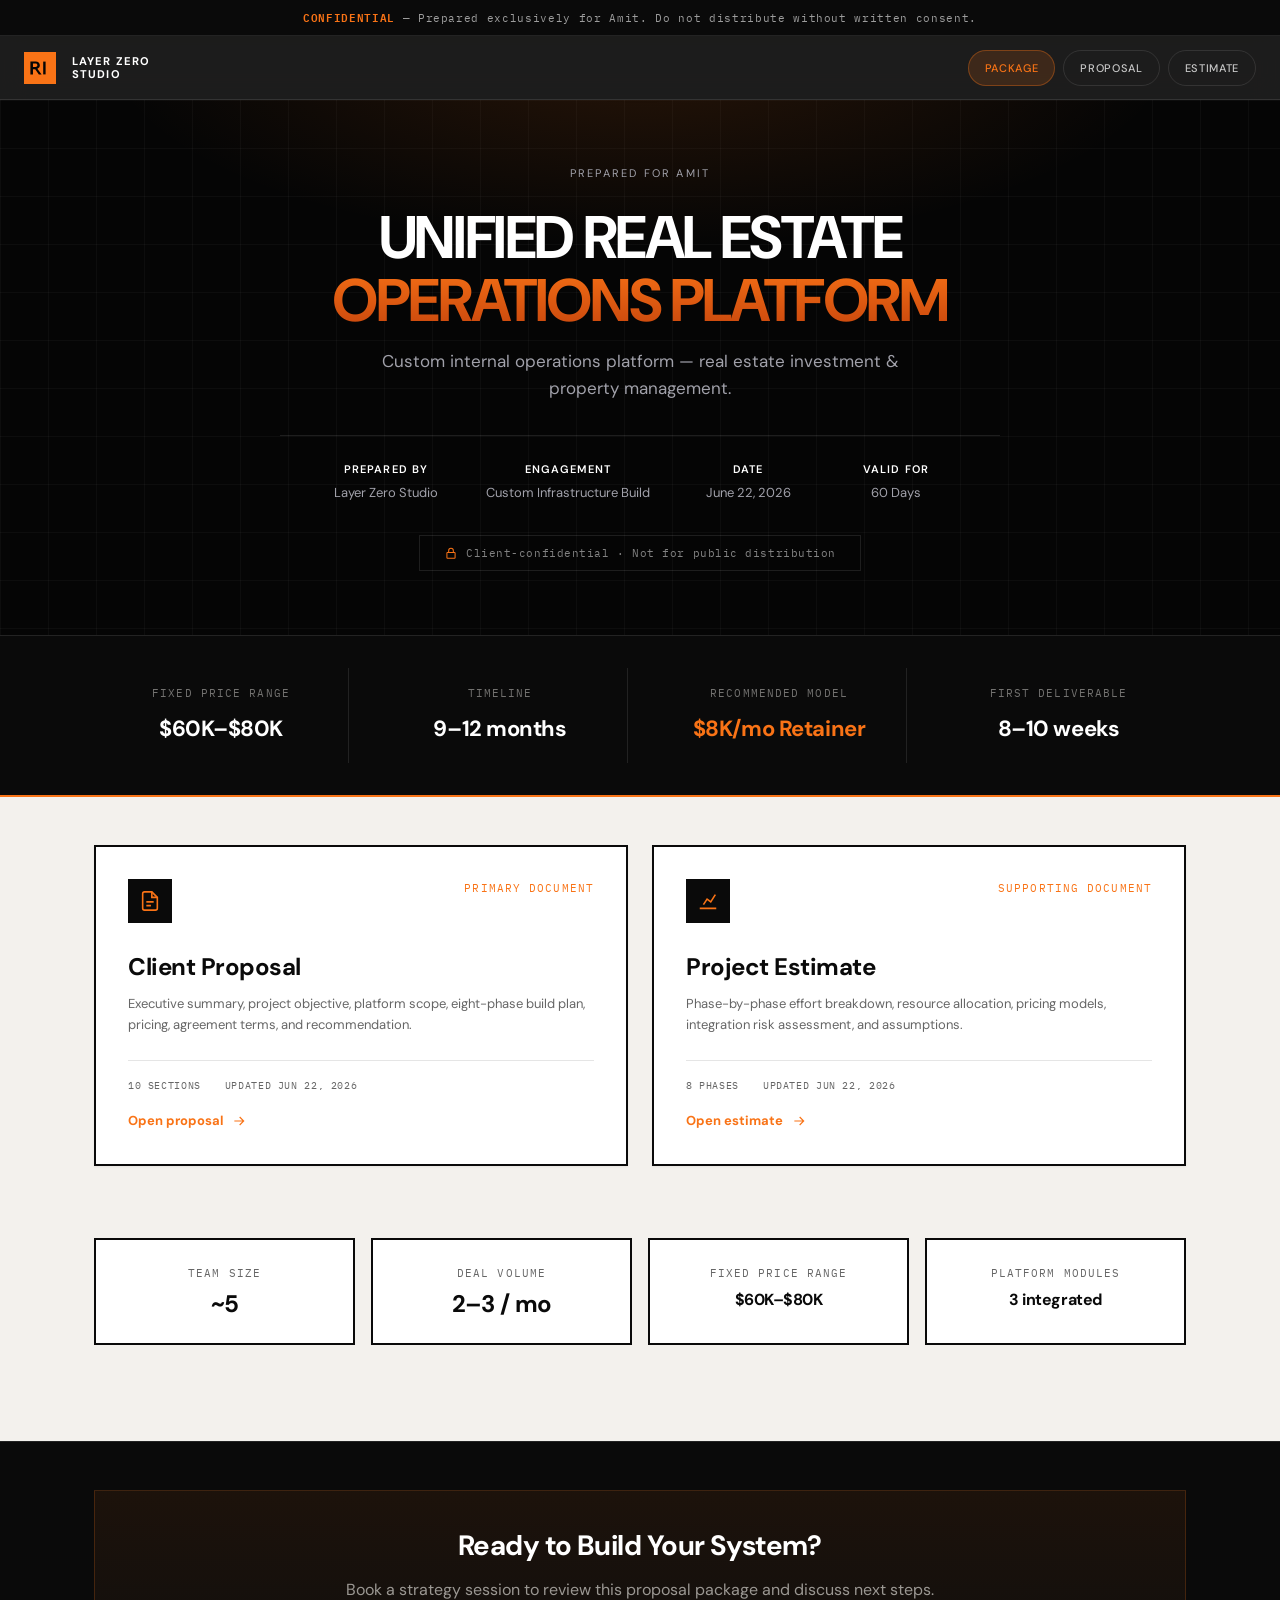
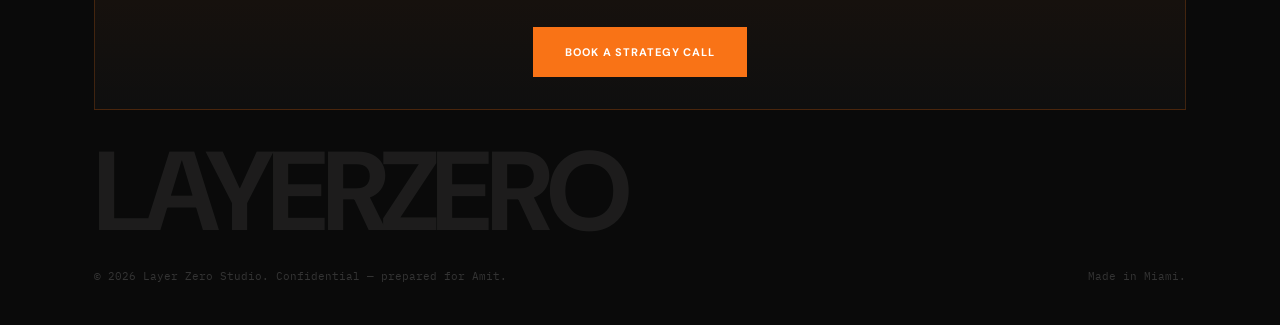
==== proposal/index.html @ 615b24dc "Add Amit client proposal and estimate materials." ====
<!DOCTYPE html>
<html lang="en">
<head>
  <meta charset="UTF-8">
  <meta name="viewport" content="width=device-width, initial-scale=1.0">
  <title>Proposal Package — Amit | Layer Zero Studio</title>
  <meta name="description" content="Confidential proposal package for Amit — Unified Real Estate Operations Platform by Layer Zero Studio.">
  <meta property="og:title" content="Proposal Package — Amit | Layer Zero Studio">
  <meta property="og:description" content="Custom AI infrastructure proposal for real estate investment & property management.">
  <meta property="og:type" content="website">
  <link rel="icon" href="assets/logo.svg" type="image/svg+xml">
  <link rel="preconnect" href="https://fonts.googleapis.com">
  <link rel="preconnect" href="https://fonts.gstatic.com" crossorigin>
  <link href="https://fonts.googleapis.com/css2?family=DM+Sans:ital,opsz,wght@0,9..40,400;0,9..40,500;0,9..40,600;0,9..40,700;1,9..40,400&family=IBM+Plex+Mono:wght@400;500;600&display=swap" rel="stylesheet">
  <link rel="stylesheet" href="assets/layerzero.css">
</head>
<body>

<div class="confidential-banner">
  <strong>CONFIDENTIAL</strong> — Prepared exclusively for Amit. Do not distribute without written consent.
</div>

<nav class="nav">
  <div class="nav-progress" aria-hidden="true"></div>
  <a href="https://www.layerzero.studio" class="nav-logo" target="_blank" rel="noopener">
    <div class="nav-logo-mark">
      <svg viewBox="0 0 40 40" fill="none" xmlns="http://www.w3.org/2000/svg" aria-hidden="true">
        <rect width="40" height="40" fill="#f97316"/>
        <path d="M8 28V12h6.5c3.2 0 5.3 1.8 5.3 4.6 0 2.1-1.2 3.6-3.1 4.2L22 28h-3.4l-4.6-6.4H11.2V28H8zm3.2-9.4h3.1c1.5 0 2.4-.8 2.4-2.1s-.9-2.1-2.4-2.1h-3.1v4.2z" fill="#050505"/>
        <rect x="24" y="12" width="3" height="16" fill="#050505"/>
      </svg>
    </div>
    <div class="nav-logo-text">Layer Zero<br>Studio</div>
  </a>
  <div class="nav-links">
    <a href="index.html" class="active">Package</a>
    <a href="proposal.html">Proposal</a>
    <a href="estimate.html">Estimate</a>
  </div>
</nav>

<section class="hero hero-cover cover-print-page">
  <div class="hero-inner">
    <p class="cover-client">Prepared for Amit</p>
    <h1>Unified Real Estate<br><span class="accent">Operations Platform</span></h1>
    <p class="hero-sub">Custom internal operations platform — real estate investment &amp; property management.</p>
    <div class="hero-meta">
      <div><strong>Prepared By</strong> Layer Zero Studio</div>
      <div><strong>Engagement</strong> Custom Infrastructure Build</div>
      <div><strong>Date</strong> June 22, 2026</div>
      <div><strong>Valid For</strong> 60 Days</div>
    </div>
    <div class="cover-confidential">
      <svg viewBox="0 0 24 24" fill="none" stroke="currentColor" stroke-width="1.75" aria-hidden="true"><rect x="5" y="11" width="14" height="10" rx="1"/><path d="M8 11V8a4 4 0 0 1 8 0v3"/></svg>
      Client-confidential · Not for public distribution
    </div>
  </div>
</section>

<div class="executive-strip">
  <div class="container-wide">
    <div class="executive-strip-grid">
      <div class="executive-strip-item">
        <div class="label">Fixed Price Range</div>
        <div class="value">$60K–$80K</div>
      </div>
      <div class="executive-strip-item">
        <div class="label">Timeline</div>
        <div class="value">9–12 months</div>
      </div>
      <div class="executive-strip-item">
        <div class="label">Recommended Model</div>
        <div class="value accent">$8K/mo Retainer</div>
      </div>
      <div class="executive-strip-item">
        <div class="label">First Deliverable</div>
        <div class="value">8–10 weeks</div>
      </div>
    </div>
  </div>
</div>

<div class="container-wide">
  <div class="hub-cards">
    <a href="proposal.html" class="hub-card">
      <div class="hub-card-header">
        <div class="hub-card-icon">
          <svg viewBox="0 0 24 24" fill="none" stroke="currentColor" stroke-width="1.75" aria-hidden="true"><path d="M14 2H6a2 2 0 0 0-2 2v16a2 2 0 0 0 2 2h12a2 2 0 0 0 2-2V8l-6-6z"/><path d="M14 2v6h6M8 13h8M8 17h5"/></svg>
        </div>
        <span class="tag">Primary Document</span>
      </div>
      <h2>Client Proposal</h2>
      <p>Executive summary, project objective, platform scope, eight-phase build plan, pricing, agreement terms, and recommendation.</p>
      <div class="hub-card-meta">
        <span>10 sections</span>
        <span>Updated Jun 22, 2026</span>
      </div>
      <span class="arrow">Open proposal <svg viewBox="0 0 24 24" fill="none" stroke="currentColor" stroke-width="1.75" aria-hidden="true"><path d="M5 12h14M13 6l6 6-6 6"/></svg></span>
    </a>
    <a href="estimate.html" class="hub-card">
      <div class="hub-card-header">
        <div class="hub-card-icon">
          <svg viewBox="0 0 24 24" fill="none" stroke="currentColor" stroke-width="1.75" aria-hidden="true"><path d="M3 20h18M7 16l4-6 4 3 5-8"/></svg>
        </div>
        <span class="tag">Supporting Document</span>
      </div>
      <h2>Project Estimate</h2>
      <p>Phase-by-phase effort breakdown, resource allocation, pricing models, integration risk assessment, and assumptions.</p>
      <div class="hub-card-meta">
        <span>8 phases</span>
        <span>Updated Jun 22, 2026</span>
      </div>
      <span class="arrow">Open estimate <svg viewBox="0 0 24 24" fill="none" stroke="currentColor" stroke-width="1.75" aria-hidden="true"><path d="M5 12h14M13 6l6 6-6 6"/></svg></span>
    </a>
  </div>

  <div class="stat-grid" style="padding-bottom: var(--space-6);">
    <div class="stat-card">
      <div class="label">Team Size</div>
      <div class="value">~5</div>
    </div>
    <div class="stat-card">
      <div class="label">Deal Volume</div>
      <div class="value">2–3 / mo</div>
    </div>
    <div class="stat-card">
      <div class="label">Fixed Price Range</div>
      <div class="value sm">$60K–$80K</div>
    </div>
    <div class="stat-card">
      <div class="label">Platform Modules</div>
      <div class="value sm">3 integrated</div>
    </div>
  </div>
</div>

<footer class="footer">
  <div class="container-wide">
    <div class="footer-cta footer-cta--hub">
      <h3>Ready to Build Your System?</h3>
      <p>Book a strategy session to review this proposal package and discuss next steps.</p>
      <a href="https://www.layerzero.studio" class="btn btn-primary" target="_blank" rel="noopener">Book a Strategy Call</a>
    </div>
    <div class="footer-watermark">LAYERZERO</div>
    <div class="footer-bottom">
      <p>© 2026 Layer Zero Studio. Confidential — prepared for Amit.</p>
      <p>Made in Miami.</p>
    </div>
  </div>
</footer>

<script src="assets/site.js" defer></script>
</body>
</html>
---- proposal/assets/layerzero.css ----
/* Layer Zero Studio — Proposal Design System */

:root {
  /* Brand */
  --lz-black: #0A0A0A;
  --lz-dark: #050505;
  --lz-cream: #F3F1ED;
  --lz-white: #FFFFFF;
  --lz-orange: #f97316;
  --lz-orange-bright: #FF4D00;
  --lz-orange-dark: #ea580c;
  --lz-orange-deep: #c2410c;
  --lz-gray: #666666;
  --lz-gray-light: #a1a1aa;
  --lz-border: rgba(0, 0, 0, 0.1);
  --lz-border-dark: rgba(255, 255, 255, 0.1);

  /* Spacing */
  --space-1: 4px;
  --space-2: 8px;
  --space-3: 16px;
  --space-4: 24px;
  --space-5: 32px;
  --space-6: 48px;
  --space-7: 64px;
  --space-8: 96px;

  /* Typography */
  --font-sans: "DM Sans", system-ui, -apple-system, BlinkMacSystemFont, "Segoe UI", sans-serif;
  --font-mono: "IBM Plex Mono", "SF Mono", "Fira Code", Consolas, monospace;
  --text-display: clamp(2.25rem, 5vw, 3.75rem);
  --text-h1: clamp(1.75rem, 3vw, 2.5rem);
  --text-h2: clamp(1.35rem, 2.5vw, 1.75rem);
  --text-h3: 1.125rem;
  --text-body: 1rem;
  --text-caption: 0.8125rem;
  --text-mono: 0.6875rem;

  /* Layout */
  --max-width: 960px;
  --max-width-wide: 1140px;
  --sidebar-width: 220px;
  --nav-height: 64px;
  --section-pad: var(--space-6);
  --radius: 2px;

  /* Effects */
  --shadow-sm: 0 1px 2px rgba(0, 0, 0, 0.06);
  --shadow-md: 0 8px 24px rgba(0, 0, 0, 0.08);
  --shadow-lg: 0 16px 48px rgba(0, 0, 0, 0.12);
  --transition: 0.2s ease;
}

*, *::before, *::after { box-sizing: border-box; margin: 0; padding: 0; }

html {
  scroll-behavior: smooth;
  scroll-padding-top: calc(var(--nav-height) + var(--space-4));
}

body {
  font-family: var(--font-sans);
  font-size: var(--text-body);
  color: var(--lz-black);
  background: var(--lz-cream);
  line-height: 1.65;
  -webkit-font-smoothing: antialiased;
}

img, svg { display: block; max-width: 100%; }

a { color: var(--lz-orange); }
a:focus-visible,
.btn:focus-visible,
.nav-links a:focus-visible,
.sidebar-nav a:focus-visible,
.hub-card:focus-visible {
  outline: 2px solid var(--lz-orange);
  outline-offset: 2px;
}

strong { color: var(--lz-black); font-weight: 600; }

/* ── Navigation ── */
.nav {
  position: sticky;
  top: 0;
  z-index: 200;
  height: var(--nav-height);
  background: rgba(10, 10, 10, 0.92);
  backdrop-filter: blur(12px);
  -webkit-backdrop-filter: blur(12px);
  color: #fff;
  padding: 0 var(--space-4);
  display: flex;
  align-items: center;
  justify-content: space-between;
  border-bottom: 1px solid var(--lz-border-dark);
  transition: background var(--transition), box-shadow var(--transition);
}

.nav.scrolled {
  background: rgba(5, 5, 5, 0.97);
  box-shadow: 0 4px 24px rgba(0, 0, 0, 0.3);
}

.nav-logo {
  display: flex;
  align-items: center;
  gap: var(--space-3);
  text-decoration: none;
  color: #fff;
}

.nav-logo-mark {
  width: 32px;
  height: 32px;
  flex-shrink: 0;
}

.nav-logo-mark svg { width: 100%; height: 100%; }

.nav-logo-text {
  font-size: 0.7rem;
  font-weight: 700;
  letter-spacing: 0.1em;
  text-transform: uppercase;
  line-height: 1.15;
}

.nav-links {
  display: flex;
  gap: var(--space-2);
  align-items: center;
}

.nav-links a {
  color: rgba(255, 255, 255, 0.75);
  text-decoration: none;
  font-size: var(--text-mono);
  font-weight: 500;
  text-transform: uppercase;
  letter-spacing: 0.06em;
  padding: var(--space-2) var(--space-3);
  border-radius: 999px;
  border: 1px solid var(--lz-border-dark);
  transition: background var(--transition), color var(--transition), border-color var(--transition);
}

.nav-links a:hover { background: rgba(255, 255, 255, 0.08); color: #fff; }
.nav-links a.active {
  background: rgba(249, 115, 22, 0.15);
  color: var(--lz-orange);
  border-color: rgba(249, 115, 22, 0.35);
}

.nav-progress {
  position: absolute;
  bottom: 0;
  left: 0;
  height: 2px;
  background: var(--lz-orange);
  width: 0%;
  transition: width 0.1s linear;
}

/* ── Hero ── */
.hero {
  background: var(--lz-dark);
  color: #fff;
  padding: var(--space-7) var(--space-4) var(--space-8);
  text-align: center;
  position: relative;
  overflow: hidden;
}

.hero::before {
  content: "";
  position: absolute;
  inset: 0;
  background:
    radial-gradient(ellipse 70% 60% at 50% -10%, rgba(249, 115, 22, 0.14), transparent 60%),
    linear-gradient(rgba(255, 255, 255, 0.03) 1px, transparent 1px),
    linear-gradient(90deg, rgba(255, 255, 255, 0.03) 1px, transparent 1px);
  background-size: auto, 48px 48px, 48px 48px;
  pointer-events: none;
}

.hero-inner { position: relative; max-width: 820px; margin: 0 auto; }

.hero-cover .hero-inner { max-width: 720px; }

.status-badge {
  display: inline-flex;
  align-items: center;
  gap: var(--space-2);
  padding: var(--space-1) var(--space-3);
  border-radius: 999px;
  border: 1px solid rgba(249, 115, 22, 0.25);
  background: rgba(249, 115, 22, 0.06);
  color: var(--lz-orange);
  font-family: var(--font-mono);
  font-size: var(--text-mono);
  letter-spacing: 0.06em;
  margin-bottom: var(--space-4);
}

.status-dot {
  width: 7px;
  height: 7px;
  border-radius: 50%;
  background: var(--lz-orange);
  animation: pulse 2s infinite;
}

@keyframes pulse {
  0%, 100% { opacity: 1; transform: scale(1); }
  50% { opacity: 0.45; transform: scale(0.9); }
}

.hero h1 {
  font-size: var(--text-display);
  font-weight: 700;
  letter-spacing: -0.04em;
  line-height: 1.05;
  margin-bottom: var(--space-3);
  text-transform: uppercase;
}

.hero h1 .accent {
  background: linear-gradient(180deg, var(--lz-orange) 0%, var(--lz-orange-deep) 100%);
  -webkit-background-clip: text;
  -webkit-text-fill-color: transparent;
  background-clip: text;
}

.hero-sub {
  color: var(--lz-gray-light);
  font-size: 1.0625rem;
  font-weight: 400;
  max-width: 560px;
  margin: 0 auto var(--space-5);
  line-height: 1.6;
}

.hero-meta {
  display: flex;
  flex-wrap: wrap;
  justify-content: center;
  gap: var(--space-4) var(--space-6);
  font-size: var(--text-caption);
  color: var(--lz-gray-light);
  padding-top: var(--space-4);
  border-top: 1px solid var(--lz-border-dark);
}

.hero-meta > div { text-align: center; min-width: 100px; }

.hero-meta strong {
  color: #fff;
  display: block;
  font-size: var(--text-mono);
  text-transform: uppercase;
  letter-spacing: 0.1em;
  margin-bottom: var(--space-1);
  font-weight: 600;
}

/* Cover page */
.cover-client {
  font-size: var(--text-mono);
  text-transform: uppercase;
  letter-spacing: 0.2em;
  color: var(--lz-gray-light);
  margin-bottom: var(--space-4);
}

.cover-confidential {
  display: inline-flex;
  align-items: center;
  gap: var(--space-2);
  margin-top: var(--space-5);
  padding: var(--space-2) var(--space-4);
  border: 1px solid var(--lz-border-dark);
  font-family: var(--font-mono);
  font-size: var(--text-mono);
  color: rgba(255, 255, 255, 0.5);
  letter-spacing: 0.05em;
}

.cover-confidential svg { width: 14px; height: 14px; stroke: var(--lz-orange); }

/* ── Layout ── */
.container { max-width: var(--max-width); margin: 0 auto; padding: 0 var(--space-4); }
.container-wide { max-width: var(--max-width-wide); margin: 0 auto; padding: 0 var(--space-4); }

.section {
  padding: var(--section-pad) 0;
  scroll-margin-top: calc(var(--nav-height) + var(--space-4));
}

.section.alt { background: var(--lz-white); }
.section.dark { background: var(--lz-black); color: var(--lz-cream); }
.section.dark p { color: rgba(243, 241, 237, 0.72); }
.section.dark strong { color: var(--lz-cream); }

.section.reveal {
  opacity: 0;
  transform: translateY(16px);
  transition: opacity 0.5s ease, transform 0.5s ease;
}

.section.reveal.visible {
  opacity: 1;
  transform: translateY(0);
}

@media (prefers-reduced-motion: reduce) {
  .section.reveal,
  .hub-card,
  .dashboard-card { opacity: 1; transform: none; transition: none; }
  .status-dot { animation: none; }
  html { scroll-behavior: auto; }
}

/* Section headers */
.section-header {
  margin-bottom: var(--space-5);
  padding-bottom: var(--space-4);
  border-bottom: 2px solid var(--lz-black);
}

.section-header .section-num {
  font-family: var(--font-mono);
  font-size: var(--text-mono);
  color: var(--lz-orange);
  letter-spacing: 0.12em;
  text-transform: uppercase;
  margin-bottom: var(--space-2);
  display: block;
}

.section-header h2 {
  font-size: var(--text-h1);
  font-weight: 700;
  letter-spacing: -0.03em;
  margin-bottom: var(--space-2);
  line-height: 1.15;
}

.section-header .section-summary {
  font-size: 1.0625rem;
  color: var(--lz-gray);
  margin: 0;
  max-width: 640px;
}

.section.dark .section-header { border-color: rgba(255, 255, 255, 0.15); }
.section.dark .section-header h2 { color: #fff; }
.section.dark .section-header .section-summary { color: rgba(243, 241, 237, 0.65); }

/* ── Typography ── */
h2 {
  font-size: var(--text-h1);
  font-weight: 700;
  letter-spacing: -0.03em;
  margin-bottom: var(--space-3);
}

h3 {
  font-size: var(--text-h3);
  font-weight: 700;
  margin: var(--space-5) 0 var(--space-3);
  letter-spacing: -0.02em;
}

h4 {
  font-size: var(--text-mono);
  font-weight: 700;
  text-transform: uppercase;
  letter-spacing: 0.1em;
  margin: var(--space-4) 0 var(--space-2);
  color: var(--lz-gray);
}

p { margin-bottom: var(--space-3); color: var(--lz-gray); }
.lead { font-size: 1.0625rem; color: var(--lz-gray); margin-bottom: var(--space-4); line-height: 1.7; }

/* ── Sidebar layout (proposal) ── */
.page-with-sidebar {
  display: grid;
  grid-template-columns: var(--sidebar-width) 1fr;
  gap: 0;
  max-width: calc(var(--max-width-wide) + var(--sidebar-width));
  margin: 0 auto;
  align-items: start;
}

.sidebar-nav {
  position: sticky;
  top: calc(var(--nav-height) + var(--space-4));
  padding: var(--space-5) var(--space-3) var(--space-5) var(--space-4);
  max-height: calc(100vh - var(--nav-height) - var(--space-6));
  overflow-y: auto;
}

.sidebar-nav-label {
  font-family: var(--font-mono);
  font-size: var(--text-mono);
  text-transform: uppercase;
  letter-spacing: 0.12em;
  color: var(--lz-gray);
  margin-bottom: var(--space-3);
}

.sidebar-nav ol {
  list-style: none;
  counter-reset: side-toc;
}

.sidebar-nav li { counter-increment: side-toc; margin-bottom: 2px; }

.sidebar-nav a {
  display: block;
  padding: var(--space-2) var(--space-2) var(--space-2) var(--space-3);
  font-size: var(--text-caption);
  color: var(--lz-gray);
  text-decoration: none;
  border-left: 2px solid transparent;
  transition: color var(--transition), border-color var(--transition), background var(--transition);
  line-height: 1.35;
}

.sidebar-nav a::before {
  content: counter(side-toc, decimal-leading-zero);
  font-family: var(--font-mono);
  font-size: 0.65rem;
  color: var(--lz-orange);
  margin-right: var(--space-2);
}

.sidebar-nav a:hover { color: var(--lz-black); background: rgba(0, 0, 0, 0.03); }

.sidebar-nav a.active {
  color: var(--lz-black);
  font-weight: 600;
  border-left-color: var(--lz-orange);
  background: rgba(249, 115, 22, 0.06);
}

.page-content { min-width: 0; padding-right: var(--space-4); }

/* Mobile section tabs */
.mobile-section-nav {
  display: none;
  position: sticky;
  top: var(--nav-height);
  z-index: 150;
  background: rgba(243, 241, 237, 0.95);
  backdrop-filter: blur(10px);
  border-bottom: 2px solid var(--lz-black);
  overflow-x: auto;
  -webkit-overflow-scrolling: touch;
  scrollbar-width: none;
}

.mobile-section-nav::-webkit-scrollbar { display: none; }

.mobile-section-nav-inner {
  display: flex;
  gap: 0;
  padding: 0 var(--space-2);
  min-width: max-content;
}

.mobile-section-nav a {
  flex-shrink: 0;
  padding: var(--space-3) var(--space-3);
  font-size: var(--text-mono);
  font-weight: 600;
  text-transform: uppercase;
  letter-spacing: 0.04em;
  color: var(--lz-gray);
  text-decoration: none;
  border-bottom: 2px solid transparent;
  margin-bottom: -2px;
  white-space: nowrap;
}

.mobile-section-nav a.active {
  color: var(--lz-orange);
  border-bottom-color: var(--lz-orange);
}

/* ── Hub page ── */
.confidential-banner {
  background: var(--lz-black);
  color: rgba(255, 255, 255, 0.6);
  font-family: var(--font-mono);
  font-size: var(--text-mono);
  text-align: center;
  padding: var(--space-2) var(--space-4);
  letter-spacing: 0.06em;
  border-bottom: 1px solid var(--lz-border-dark);
}

.confidential-banner strong { color: var(--lz-orange); font-weight: 600; }

.executive-strip {
  background: var(--lz-black);
  color: var(--lz-cream);
  padding: var(--space-5) 0;
  margin-top: calc(-1 * var(--space-5));
  position: relative;
  z-index: 5;
  border-top: 1px solid var(--lz-border-dark);
  border-bottom: 2px solid var(--lz-orange);
}

.executive-strip-grid {
  display: grid;
  grid-template-columns: repeat(4, 1fr);
  gap: var(--space-4);
}

.executive-strip-item {
  text-align: center;
  padding: var(--space-3);
  border-right: 1px solid var(--lz-border-dark);
}

.executive-strip-item:last-child { border-right: none; }

.executive-strip-item .label {
  font-family: var(--font-mono);
  font-size: var(--text-mono);
  text-transform: uppercase;
  letter-spacing: 0.1em;
  color: rgba(243, 241, 237, 0.45);
  margin-bottom: var(--space-2);
}

.executive-strip-item .value {
  font-size: 1.375rem;
  font-weight: 700;
  letter-spacing: -0.02em;
  color: #fff;
}

.executive-strip-item .value.accent { color: var(--lz-orange); }

.hub-cards {
  display: grid;
  grid-template-columns: repeat(2, 1fr);
  gap: var(--space-4);
  padding: var(--space-6) 0;
}

.hub-card {
  background: var(--lz-white);
  border: 2px solid var(--lz-black);
  padding: var(--space-5);
  text-decoration: none;
  color: inherit;
  transition: border-color var(--transition), transform var(--transition), box-shadow var(--transition), opacity 0.5s ease;
  display: flex;
  flex-direction: column;
  min-height: 280px;
  position: relative;
  box-shadow: var(--shadow-sm);
  opacity: 0;
  transform: translateY(16px);
}

.hub-card.visible {
  opacity: 1;
  transform: translateY(0);
}

.hub-card::after {
  content: "";
  position: absolute;
  top: 0;
  left: 0;
  right: 0;
  height: 4px;
  background: var(--lz-orange);
  transform: scaleX(0);
  transform-origin: left;
  transition: transform 0.3s ease;
}

.hub-card:hover {
  border-color: var(--lz-orange);
  transform: translateY(-4px);
  box-shadow: var(--shadow-lg);
}

.hub-card:hover::after { transform: scaleX(1); }

.hub-card-header {
  display: flex;
  justify-content: space-between;
  align-items: flex-start;
  margin-bottom: var(--space-4);
}

.hub-card-icon {
  width: 44px;
  height: 44px;
  background: var(--lz-black);
  color: var(--lz-orange);
  display: flex;
  align-items: center;
  justify-content: center;
}

.hub-card-icon svg { width: 22px; height: 22px; }

.hub-card .tag {
  font-family: var(--font-mono);
  font-size: var(--text-mono);
  text-transform: uppercase;
  letter-spacing: 0.1em;
  color: var(--lz-orange);
}

.hub-card h2 {
  font-size: 1.5rem;
  margin-bottom: var(--space-2);
  letter-spacing: -0.02em;
}

.hub-card p {
  font-size: var(--text-caption);
  margin-bottom: var(--space-4);
  flex: 1;
  line-height: 1.6;
}

.hub-card-meta {
  display: flex;
  gap: var(--space-4);
  padding-top: var(--space-3);
  border-top: 1px solid var(--lz-border);
  font-family: var(--font-mono);
  font-size: 0.65rem;
  text-transform: uppercase;
  letter-spacing: 0.06em;
  color: var(--lz-gray);
}

.hub-card .arrow {
  display: inline-flex;
  align-items: center;
  gap: var(--space-2);
  color: var(--lz-orange);
  font-weight: 700;
  font-size: var(--text-caption);
  margin-top: var(--space-3);
}

.hub-card .arrow svg { width: 16px; height: 16px; }

/* ── Stats & callouts ── */
.stat-grid {
  display: grid;
  grid-template-columns: repeat(auto-fit, minmax(160px, 1fr));
  gap: var(--space-3);
  margin: var(--space-4) 0;
}

.stat-box,
.stat-card {
  background: var(--lz-white);
  border: 2px solid var(--lz-black);
  padding: var(--space-4);
  text-align: center;
  transition: border-color var(--transition);
}

.stat-box:hover,
.stat-card:hover { border-color: var(--lz-orange); }

.stat-box .label,
.stat-card .label {
  font-family: var(--font-mono);
  font-size: var(--text-mono);
  text-transform: uppercase;
  letter-spacing: 0.1em;
  color: var(--lz-gray);
  margin-bottom: var(--space-2);
}

.stat-box .value,
.stat-card .value {
  font-size: 1.5rem;
  font-weight: 700;
  letter-spacing: -0.03em;
  color: var(--lz-black);
  line-height: 1.2;
}

.stat-box .value.orange,
.stat-card .value.orange { color: var(--lz-orange); }

.stat-box .value.sm,
.stat-card .value.sm { font-size: 1rem; }

.pull-quote-grid {
  display: grid;
  grid-template-columns: repeat(auto-fit, minmax(140px, 1fr));
  gap: var(--space-3);
  margin: var(--space-5) 0;
}

.pull-quote {
  background: var(--lz-black);
  color: #fff;
  padding: var(--space-4);
  text-align: center;
  border-left: 3px solid var(--lz-orange);
}

.pull-quote .number {
  font-size: 1.75rem;
  font-weight: 700;
  letter-spacing: -0.03em;
  color: var(--lz-orange);
  line-height: 1.1;
  margin-bottom: var(--space-1);
}

.pull-quote .caption {
  font-size: var(--text-mono);
  text-transform: uppercase;
  letter-spacing: 0.08em;
  color: rgba(255, 255, 255, 0.5);
}

/* ── Cards ── */
.card-grid {
  display: grid;
  grid-template-columns: repeat(auto-fit, minmax(240px, 1fr));
  gap: var(--space-3);
  margin: var(--space-4) 0;
}

.card {
  background: var(--lz-white);
  border: 2px solid var(--lz-black);
  padding: var(--space-4);
  transition: border-color var(--transition);
}

.card:hover { border-color: rgba(249, 115, 22, 0.5); }

.card.dark-card {
  background: var(--lz-black);
  color: var(--lz-cream);
  border-color: var(--lz-black);
}

.card.highlight {
  border-color: var(--lz-orange);
  position: relative;
  box-shadow: 0 0 0 1px var(--lz-orange), var(--shadow-md);
}

.card.highlight::before {
  content: "RECOMMENDED";
  position: absolute;
  top: -11px;
  left: var(--space-4);
  background: var(--lz-orange);
  color: #fff;
  font-family: var(--font-mono);
  font-size: 0.6rem;
  font-weight: 700;
  letter-spacing: 0.1em;
  padding: 3px var(--space-3);
}

.card-icon {
  width: 44px;
  height: 44px;
  background: var(--lz-orange);
  display: flex;
  align-items: center;
  justify-content: center;
  margin-bottom: var(--space-3);
  color: var(--lz-black);
}

.card-icon svg { width: 22px; height: 22px; stroke: var(--lz-black); }

.card h3 { margin-top: 0; font-size: var(--text-h3); }
.card.dark-card h3 { color: #fff; }
.card p { font-size: var(--text-caption); margin-bottom: 0; line-height: 1.6; }

.pricing-card { padding: var(--space-5); }

/* ── Tables ── */
.table-wrap,
.data-table-wrap {
  overflow-x: auto;
  border: 2px solid var(--lz-black);
  margin: var(--space-4) 0;
  background: var(--lz-white);
}

.data-table,
table {
  width: 100%;
  border-collapse: collapse;
  font-size: var(--text-caption);
}

thead { background: var(--lz-black); color: var(--lz-cream); }

th {
  padding: var(--space-3);
  text-align: left;
  font-weight: 700;
  font-size: var(--text-mono);
  text-transform: uppercase;
  letter-spacing: 0.06em;
}

td {
  padding: var(--space-3);
  border-top: 1px solid var(--lz-border);
  color: var(--lz-gray);
  vertical-align: top;
}

td.num,
th.num { text-align: right; font-variant-numeric: tabular-nums; }

td:first-child { color: var(--lz-black); font-weight: 500; }

tbody tr { transition: background var(--transition); }
tbody tr:hover { background: rgba(249, 115, 22, 0.04); }
tbody tr:nth-child(even) { background: rgba(243, 241, 237, 0.5); }
tbody tr:nth-child(even):hover { background: rgba(249, 115, 22, 0.06); }

.table-subtotal td {
  font-weight: 700;
  color: var(--lz-black) !important;
  background: rgba(249, 115, 22, 0.1) !important;
  border-top: 2px solid var(--lz-black);
}

/* Phase color coding */
.phase-1 tbody tr td:first-child::before,
tr.phase-1 td:first-child::before { content: ""; display: inline-block; width: 3px; height: 1em; background: #3b82f6; margin-right: var(--space-2); vertical-align: middle; }
.phase-2 tbody tr:not(.table-subtotal) td:first-child,
tr.phase-row-2 td:first-child { border-left: 3px solid #8b5cf6; }
.phase-3 tbody tr:not(.table-subtotal) td:first-child,
tr.phase-row-3 td:first-child { border-left: 3px solid #10b981; }
.phase-4 tbody tr:not(.table-subtotal) td:first-child,
tr.phase-row-4 td:first-child { border-left: 3px solid var(--lz-orange); }

.phase-badge {
  display: inline-block;
  font-family: var(--font-mono);
  font-size: 0.6rem;
  font-weight: 700;
  text-transform: uppercase;
  letter-spacing: 0.08em;
  padding: 2px var(--space-2);
  margin-bottom: var(--space-2);
}

.phase-badge-1 { background: rgba(59, 130, 246, 0.15); color: #1d4ed8; }
.phase-badge-2 { background: rgba(139, 92, 246, 0.15); color: #6d28d9; }
.phase-badge-3 { background: rgba(16, 185, 129, 0.15); color: #047857; }
.phase-badge-4 { background: rgba(249, 115, 22, 0.15); color: var(--lz-orange-dark); }

/* ── Pricing ── */
.price-tag {
  display: flex;
  align-items: baseline;
  gap: var(--space-2);
  margin: var(--space-3) 0;
  flex-wrap: wrap;
}

.price-tag .from {
  font-family: var(--font-mono);
  font-size: var(--text-mono);
  text-transform: uppercase;
  color: var(--lz-gray);
}

.price-tag .amount {
  font-size: 2.5rem;
  font-weight: 700;
  letter-spacing: -0.04em;
  line-height: 1;
}

.price-tag .period { font-size: var(--text-caption); color: var(--lz-gray); }

/* ── Lists ── */
ul.check-list { list-style: none; margin: var(--space-3) 0; }

ul.check-list li {
  padding: var(--space-1) 0;
  font-size: var(--text-caption);
  color: var(--lz-gray);
  display: flex;
  gap: var(--space-2);
  align-items: flex-start;
}

ul.check-list li::before {
  content: "→";
  color: var(--lz-orange);
  font-weight: 700;
  flex-shrink: 0;
}

ul.bullet-list {
  margin: var(--space-3) 0 var(--space-3) var(--space-4);
  color: var(--lz-gray);
  font-size: var(--text-caption);
}

ul.bullet-list li { margin-bottom: var(--space-1); }

/* ── Architecture diagram ── */
.diagram {
  margin: var(--space-5) 0;
  border: 2px solid var(--lz-black);
  background: var(--lz-dark);
  overflow: hidden;
}

.diagram svg { width: 100%; height: auto; display: block; }

.arch-label {
  font-family: var(--font-mono);
  font-size: var(--text-mono);
  text-transform: uppercase;
  letter-spacing: 0.1em;
  color: var(--lz-gray);
  margin-bottom: var(--space-2);
}

/* ── Phase timeline ── */
.phase-timeline {
  margin: var(--space-5) 0;
  padding: var(--space-5);
  background: var(--lz-black);
  border: 2px solid var(--lz-black);
  overflow-x: auto;
}

.phase-timeline-track {
  display: grid;
  grid-template-columns: repeat(12, 1fr);
  grid-template-rows: 32px;
  gap: 2px;
  min-width: 600px;
  margin-bottom: var(--space-4);
}

.phase-timeline-months {
  display: grid;
  grid-template-columns: repeat(12, 1fr);
  gap: 2px;
  min-width: 600px;
  margin-bottom: var(--space-3);
  font-family: var(--font-mono);
  font-size: 0.6rem;
  color: rgba(255, 255, 255, 0.35);
  text-align: center;
}

.phase-bar {
  height: 32px;
  display: flex;
  align-items: center;
  justify-content: center;
  font-family: var(--font-mono);
  font-size: 0.6rem;
  font-weight: 600;
  text-transform: uppercase;
  letter-spacing: 0.04em;
  color: #fff;
  border-radius: 1px;
  grid-row: 1;
  opacity: 0.92;
}

.phase-bar-1 { background: #3b82f6; grid-column: 1 / 4; grid-row: 1; }
.phase-bar-2 { background: #8b5cf6; grid-column: 3 / 7; grid-row: 1; }
.phase-bar-3 { background: #10b981; grid-column: 6 / 10; grid-row: 1; }
.phase-bar-4 { background: var(--lz-orange); grid-column: 9 / 13; grid-row: 1; }

.phase-timeline-milestones {
  display: grid;
  grid-template-columns: repeat(4, 1fr);
  gap: var(--space-3);
  min-width: 600px;
}

.milestone {
  text-align: center;
  padding-top: var(--space-3);
  border-top: 2px solid var(--lz-orange);
  position: relative;
}

.milestone::before {
  content: "";
  position: absolute;
  top: -6px;
  left: 50%;
  transform: translateX(-50%);
  width: 10px;
  height: 10px;
  background: var(--lz-orange);
  border-radius: 50%;
}

.milestone .name {
  font-size: var(--text-caption);
  font-weight: 700;
  color: #fff;
  margin-bottom: var(--space-1);
}

.milestone .detail {
  font-family: var(--font-mono);
  font-size: 0.65rem;
  color: rgba(255, 255, 255, 0.45);
  text-transform: uppercase;
  letter-spacing: 0.05em;
}

/* ── Callouts ── */
.callout {
  border: 2px solid var(--lz-black);
  background: var(--lz-cream);
  padding: var(--space-4) var(--space-5);
  margin: var(--space-4) 0;
}

.callout h3 { margin-top: 0; color: var(--lz-black); }
.callout p:last-child { margin-bottom: 0; }

.callout.recommend {
  border-color: var(--lz-orange);
  background: var(--lz-black);
  color: var(--lz-cream);
  padding: var(--space-6);
  position: relative;
  overflow: hidden;
}

.callout.recommend::before {
  content: "";
  position: absolute;
  top: 0;
  right: 0;
  width: 200px;
  height: 200px;
  background: radial-gradient(circle, rgba(249, 115, 22, 0.2), transparent 70%);
  pointer-events: none;
}

.callout.recommend h3 {
  color: #fff;
  margin-top: 0;
  font-size: var(--text-h2);
  position: relative;
}

.callout.recommend p { color: rgba(243, 241, 237, 0.75); position: relative; }

.decision-slide {
  background: var(--lz-black);
  color: var(--lz-cream);
  border: 2px solid var(--lz-orange);
  padding: var(--space-6);
  margin: var(--space-5) 0;
  text-align: center;
}

.decision-slide .decision-label {
  font-family: var(--font-mono);
  font-size: var(--text-mono);
  text-transform: uppercase;
  letter-spacing: 0.15em;
  color: var(--lz-orange);
  margin-bottom: var(--space-3);
}

.decision-slide h3 {
  color: #fff;
  font-size: var(--text-h1);
  margin: 0 0 var(--space-3);
  letter-spacing: -0.03em;
}

.decision-slide p {
  color: rgba(243, 241, 237, 0.7);
  max-width: 560px;
  margin: 0 auto var(--space-4);
  font-size: 1.0625rem;
}

.decision-slide .decision-price {
  font-size: 2.5rem;
  font-weight: 700;
  color: var(--lz-orange);
  letter-spacing: -0.04em;
}

/* ── Dashboard (estimate) ── */
.dashboard {
  display: grid;
  grid-template-columns: repeat(4, 1fr);
  gap: var(--space-3);
  margin: var(--space-5) 0;
}

.dashboard-card {
  background: var(--lz-white);
  border: 2px solid var(--lz-black);
  padding: var(--space-4);
  text-align: center;
  opacity: 0;
  transform: translateY(12px);
  transition: opacity 0.5s ease, transform 0.5s ease;
}

.dashboard-card.visible {
  opacity: 1;
  transform: translateY(0);
}

.dashboard-card.featured {
  background: var(--lz-black);
  border-color: var(--lz-orange);
  grid-column: span 1;
}

.dashboard-card .dash-label {
  font-family: var(--font-mono);
  font-size: var(--text-mono);
  text-transform: uppercase;
  letter-spacing: 0.1em;
  color: var(--lz-gray);
  margin-bottom: var(--space-2);
}

.dashboard-card.featured .dash-label { color: rgba(243, 241, 237, 0.5); }

.dashboard-card .dash-value {
  font-size: 1.75rem;
  font-weight: 700;
  letter-spacing: -0.03em;
  color: var(--lz-black);
  line-height: 1.15;
}

.dashboard-card.featured .dash-value { color: var(--lz-orange); }

.dashboard-card .dash-sub {
  font-size: var(--text-mono);
  color: var(--lz-gray);
  margin-top: var(--space-1);
}

.dashboard-card.featured .dash-sub { color: rgba(243, 241, 237, 0.45); }

/* Cumulative cost chart */
.chart-block {
  margin: var(--space-5) 0;
  padding: var(--space-5);
  background: var(--lz-white);
  border: 2px solid var(--lz-black);
}

.chart-block h3 { margin-top: 0; }

.chart-legend {
  display: flex;
  gap: var(--space-4);
  margin-bottom: var(--space-4);
  font-family: var(--font-mono);
  font-size: var(--text-mono);
  text-transform: uppercase;
  letter-spacing: 0.06em;
  color: var(--lz-gray);
}

.chart-legend span::before {
  content: "";
  display: inline-block;
  width: 10px;
  height: 10px;
  margin-right: var(--space-2);
  vertical-align: middle;
}

.legend-retainer::before { background: var(--lz-orange); }
.legend-fixed::before { background: var(--lz-gray-light); }

.bar-chart {
  display: flex;
  align-items: flex-end;
  gap: var(--space-2);
  height: 200px;
  padding-top: var(--space-4);
  border-bottom: 2px solid var(--lz-black);
}

.bar-group {
  flex: 1;
  display: flex;
  flex-direction: column;
  align-items: center;
  gap: var(--space-2);
  height: 100%;
  justify-content: flex-end;
}

.bar {
  width: 100%;
  max-width: 48px;
  background: var(--lz-orange);
  border-radius: 1px 1px 0 0;
  transition: opacity var(--transition);
  position: relative;
}

.bar:hover { opacity: 0.85; }

.bar.fixed-ref {
  background: rgba(102, 102, 102, 0.25);
  border: 1px dashed var(--lz-gray);
  max-width: 48px;
}

.bar-label {
  font-family: var(--font-mono);
  font-size: 0.6rem;
  color: var(--lz-gray);
  text-align: center;
  white-space: nowrap;
}

.bar-value {
  font-family: var(--font-mono);
  font-size: 0.6rem;
  font-weight: 600;
  color: var(--lz-black);
  text-align: center;
}

/* Resource bars */
.resource-bars { margin: var(--space-4) 0; }

.resource-row {
  display: grid;
  grid-template-columns: 160px 1fr 80px;
  gap: var(--space-3);
  align-items: center;
  margin-bottom: var(--space-3);
}

.resource-row .role {
  font-size: var(--text-caption);
  font-weight: 600;
  color: var(--lz-black);
}

.resource-row .bar-track {
  height: 24px;
  background: var(--lz-cream);
  border: 1px solid var(--lz-border);
  position: relative;
  overflow: hidden;
}

.resource-row .bar-fill {
  height: 100%;
  background: linear-gradient(90deg, var(--lz-orange-dark), var(--lz-orange));
  transition: width 0.6s ease;
}

.resource-row .pct {
  font-family: var(--font-mono);
  font-size: var(--text-mono);
  text-align: right;
  color: var(--lz-gray);
}

/* Risk matrix */
.risk-matrix-wrap {
  margin: var(--space-5) 0;
  overflow-x: auto;
}

.risk-matrix {
  display: grid;
  grid-template-columns: 80px repeat(3, 1fr);
  grid-template-rows: auto repeat(3, 1fr);
  gap: 2px;
  min-width: 480px;
  background: var(--lz-border);
  border: 2px solid var(--lz-black);
}

.risk-matrix .axis-label {
  font-family: var(--font-mono);
  font-size: 0.6rem;
  text-transform: uppercase;
  letter-spacing: 0.08em;
  color: var(--lz-gray);
  display: flex;
  align-items: center;
  justify-content: center;
  background: var(--lz-cream);
  padding: var(--space-2);
}

.risk-matrix .col-header {
  font-family: var(--font-mono);
  font-size: 0.6rem;
  text-transform: uppercase;
  letter-spacing: 0.08em;
  text-align: center;
  padding: var(--space-2);
  background: var(--lz-black);
  color: var(--lz-cream);
}

.risk-matrix .row-header {
  font-family: var(--font-mono);
  font-size: 0.6rem;
  text-transform: uppercase;
  letter-spacing: 0.06em;
  padding: var(--space-2);
  background: var(--lz-black);
  color: var(--lz-cream);
  display: flex;
  align-items: center;
}

.risk-cell {
  background: var(--lz-white);
  padding: var(--space-2);
  min-height: 72px;
  font-size: 0.7rem;
  color: var(--lz-gray);
  display: flex;
  flex-wrap: wrap;
  gap: 4px;
  align-content: flex-start;
}

.risk-cell.low-low { background: #f0fdf4; }
.risk-cell.low-med { background: #fefce8; }
.risk-cell.low-high { background: #fef9c3; }
.risk-cell.med-low { background: #fefce8; }
.risk-cell.med-med { background: #fff7ed; }
.risk-cell.med-high { background: #ffedd5; }
.risk-cell.high-low { background: #fef9c3; }
.risk-cell.high-med { background: #ffedd5; }
.risk-cell.high-high { background: #fee2e2; }

.risk-chip {
  display: inline-block;
  font-size: 0.6rem;
  font-weight: 600;
  padding: 2px 6px;
  background: var(--lz-black);
  color: #fff;
  border-radius: 1px;
}

/* ── Badges ── */
.badge {
  display: inline-block;
  font-family: var(--font-mono);
  font-size: 0.65rem;
  font-weight: 600;
  text-transform: uppercase;
  letter-spacing: 0.05em;
  padding: 2px var(--space-2);
  border-radius: 1px;
}

.badge-low { background: #dcfce7; color: #166534; }
.badge-medium { background: #fef9c3; color: #854d0e; }
.badge-high { background: #fee2e2; color: #991b1b; }

/* ── Footer ── */
.footer {
  background: var(--lz-black);
  color: var(--lz-cream);
  padding: var(--space-6) var(--space-4) var(--space-4);
  border-top: 1px solid var(--lz-border-dark);
  margin-top: var(--space-6);
}

.footer-watermark {
  font-size: clamp(3rem, 12vw, 7rem);
  font-weight: 700;
  letter-spacing: -0.05em;
  opacity: 0.08;
  line-height: 0.9;
  margin-bottom: var(--space-4);
  user-select: none;
  text-transform: uppercase;
}

.footer-bottom {
  display: flex;
  justify-content: space-between;
  flex-wrap: wrap;
  gap: var(--space-2);
  font-family: var(--font-mono);
  font-size: var(--text-mono);
  opacity: 0.45;
}

.footer-bottom a { color: inherit; text-decoration: none; }
.footer-bottom a:hover { opacity: 1; color: var(--lz-orange); }

.footer-cta {
  text-align: center;
  padding: var(--space-5);
  border: 1px solid var(--lz-border-dark);
  background: rgba(255, 255, 255, 0.03);
  margin-bottom: var(--space-5);
}

.footer-cta--hub {
  background: linear-gradient(180deg, rgba(249, 115, 22, 0.08), rgba(255, 255, 255, 0.02));
  border-color: rgba(249, 115, 22, 0.2);
}

.footer-cta--proposal {
  border-style: dashed;
}

.footer-cta h3 { color: #fff; margin: 0 0 var(--space-2); font-size: var(--text-h2); }
.footer-cta p { margin-bottom: var(--space-4); color: rgba(243, 241, 237, 0.6); }

.btn {
  display: inline-block;
  padding: var(--space-3) var(--space-5);
  font-size: var(--text-mono);
  font-weight: 700;
  text-transform: uppercase;
  letter-spacing: 0.08em;
  text-decoration: none;
  border: none;
  cursor: pointer;
  transition: background var(--transition), transform var(--transition);
}

.btn:hover { transform: translateY(-1px); }
.btn-primary { background: var(--lz-orange); color: #fff; }
.btn-primary:hover { background: var(--lz-orange-dark); }
.btn-outline { background: transparent; color: #fff; border: 2px solid rgba(255, 255, 255, 0.2); }
.btn-outline:hover { background: rgba(255, 255, 255, 0.08); }

/* Icon helper */
.icon {
  width: 24px;
  height: 24px;
  display: inline-block;
  vertical-align: middle;
}

.icon svg { width: 100%; height: 100%; }

/* ── Print ── */
@media print {
  @page {
    margin: 1.5cm 1.25cm;
    size: letter;
  }

  @page :first { margin-top: 2cm; }

  body {
    background: #fff;
    font-size: 10pt;
    color: #000;
  }

  .nav,
  .nav-links,
  .sidebar-nav,
  .mobile-section-nav,
  .footer-cta,
  .confidential-banner,
  .nav-progress { display: none !important; }

  .hero {
    padding: 2cm 0 1.5cm;
    background: var(--lz-dark) !important;
    -webkit-print-color-adjust: exact;
    print-color-adjust: exact;
    page-break-after: avoid;
  }

  .hero::before { display: none; }

  .page-with-sidebar {
    display: block;
    max-width: 100%;
  }

  .page-content { padding: 0; }

  .section {
    page-break-inside: avoid;
    padding: 1.5rem 0;
  }

  .section[id] {
    page-break-before: always;
  }

  .section[id]:first-of-type,
  #executive-summary {
    page-break-before: avoid;
  }

  .section.reveal { opacity: 1 !important; transform: none !important; }

  .table-wrap,
  .data-table-wrap,
  .card,
  .callout,
  .diagram,
  .phase-timeline,
  .chart-block {
    page-break-inside: avoid;
    border-color: #000;
  }

  .hub-card { page-break-inside: avoid; box-shadow: none; }
  .hub-card::after { display: none; }

  .footer {
    background: var(--lz-black) !important;
    -webkit-print-color-adjust: exact;
    print-color-adjust: exact;
    page-break-before: always;
  }

  .footer-watermark { opacity: 0.15; }

  a { color: #000; text-decoration: none; }
  a[href^="http"]::after { content: " (" attr(href) ")"; font-size: 8pt; color: #666; }

  .cover-print-page {
    page-break-after: always;
    min-height: 100vh;
    display: flex;
    flex-direction: column;
    justify-content: center;
  }

  thead { background: #000 !important; color: #fff !important; -webkit-print-color-adjust: exact; print-color-adjust: exact; }
  .card.dark-card,
  .callout.recommend,
  .decision-slide { -webkit-print-color-adjust: exact; print-color-adjust: exact; }

  .bar-chart .bar { -webkit-print-color-adjust: exact; print-color-adjust: exact; }
}

/* ── Responsive ── */
@media (max-width: 900px) {
  .page-with-sidebar { display: block; }
  .sidebar-nav { display: none; }
  .mobile-section-nav { display: block; }
  .page-content { padding: 0 var(--space-4); }

  .hub-cards { grid-template-columns: 1fr; }
  .executive-strip-grid { grid-template-columns: repeat(2, 1fr); }
  .executive-strip-item:nth-child(2) { border-right: none; }
  .executive-strip-item { border-bottom: 1px solid var(--lz-border-dark); }
  .executive-strip-item:nth-last-child(-n+2) { border-bottom: none; }

  .dashboard { grid-template-columns: repeat(2, 1fr); }
  .resource-row { grid-template-columns: 120px 1fr 60px; }
}

@media (max-width: 640px) {
  :root { --section-pad: var(--space-5); }

  .nav-links { display: none; }
  .hero { padding: var(--space-6) var(--space-3) var(--space-7); }
  .container, .container-wide { padding: 0 var(--space-3); }

  .executive-strip-grid { grid-template-columns: 1fr 1fr; }
  .dashboard { grid-template-columns: 1fr; }
  .pull-quote-grid { grid-template-columns: repeat(2, 1fr); }
  .phase-timeline-milestones { grid-template-columns: repeat(2, 1fr); }
  .resource-row { grid-template-columns: 1fr; gap: var(--space-1); }
  .resource-row .pct { text-align: left; }

  .card-grid[style*="1fr 1fr"] { grid-template-columns: 1fr !important; }
}
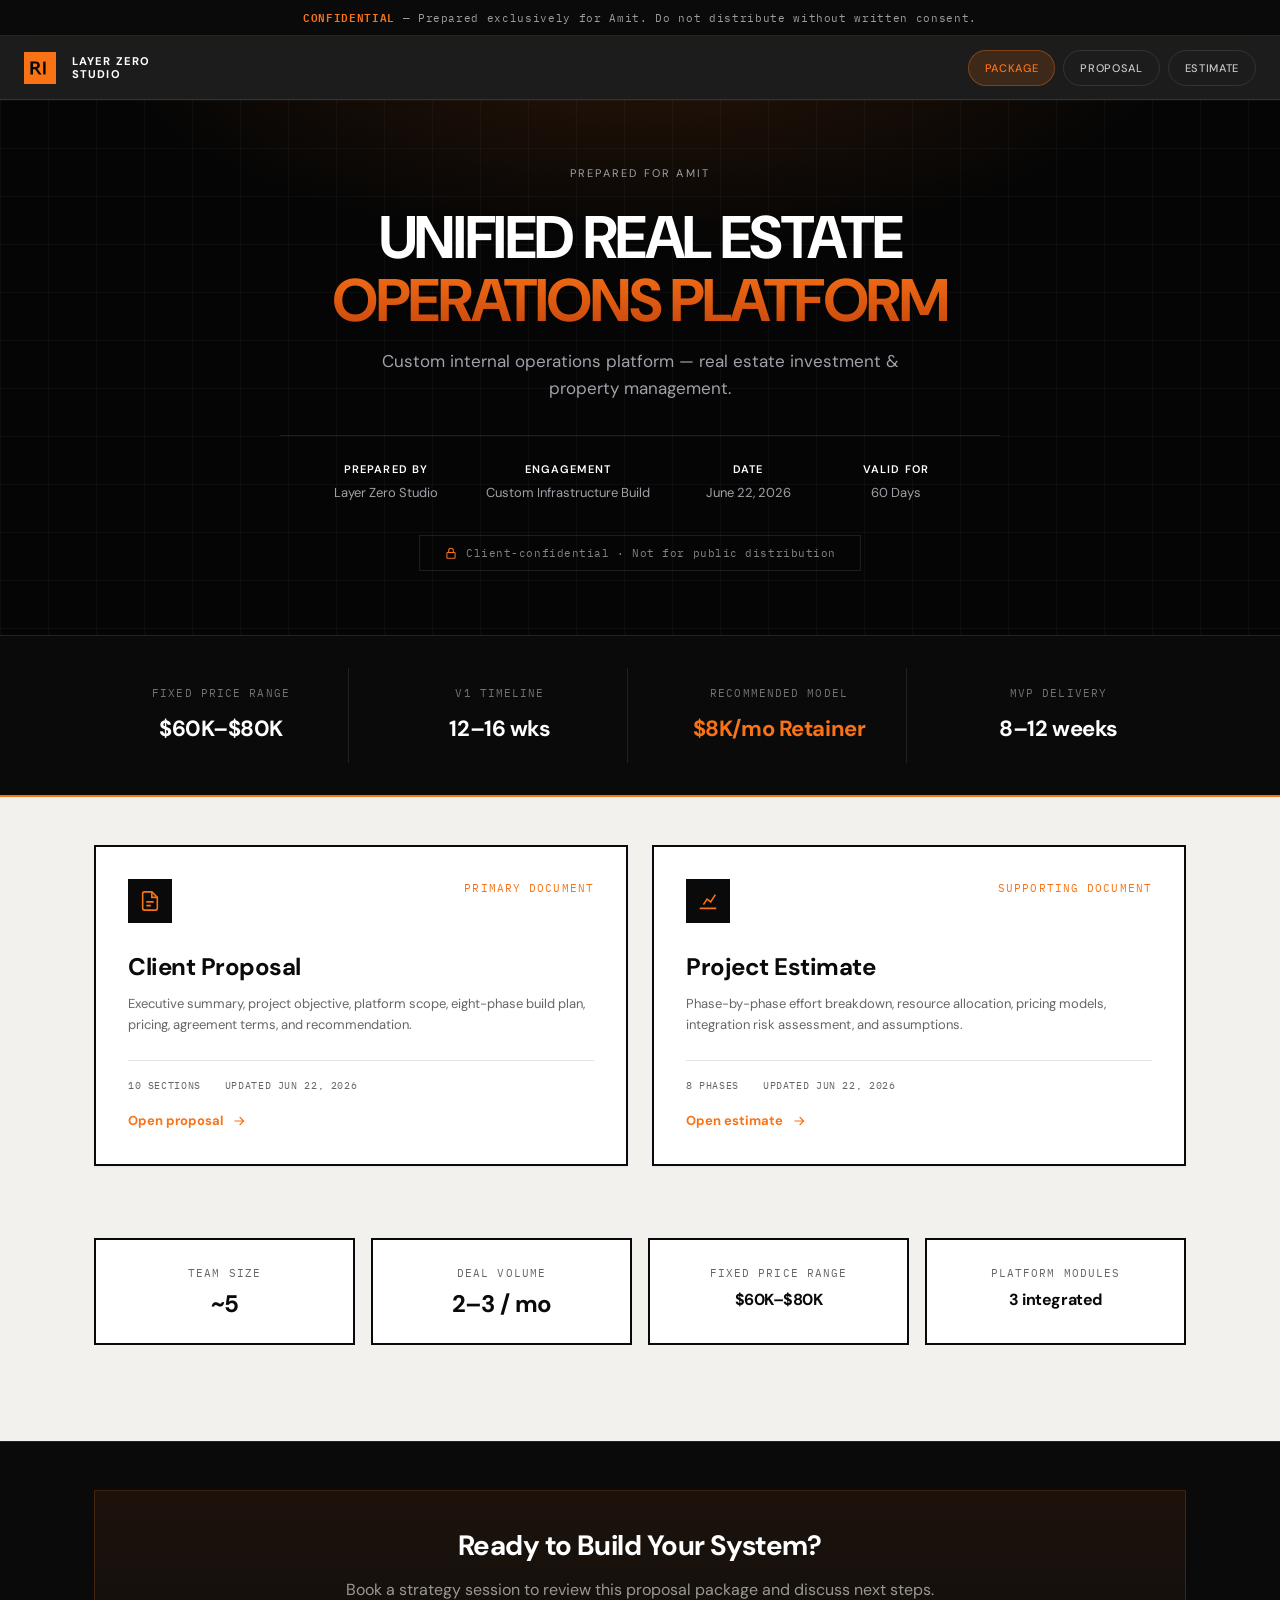
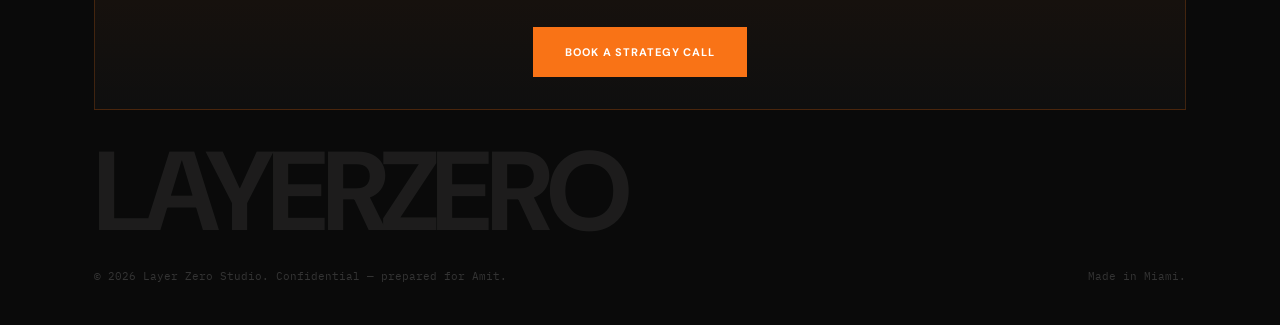
==== commit 2d97ae10: "Update Amit proposal with Layer Zero branding and streamlined scope. Revises pricing, phase plan, an" ====
--- a/proposal/index.html
+++ b/proposal/index.html
@@ -65,16 +65,16 @@
         <div class="value">$60K–$80K</div>
       </div>
       <div class="executive-strip-item">
-        <div class="label">Timeline</div>
-        <div class="value">9–12 months</div>
+        <div class="label">V1 Timeline</div>
+        <div class="value">12–16 wks</div>
       </div>
       <div class="executive-strip-item">
         <div class="label">Recommended Model</div>
         <div class="value accent">$8K/mo Retainer</div>
       </div>
       <div class="executive-strip-item">
-        <div class="label">First Deliverable</div>
-        <div class="value">8–10 weeks</div>
+        <div class="label">MVP Delivery</div>
+        <div class="value">8–12 weeks</div>
       </div>
     </div>
   </div>
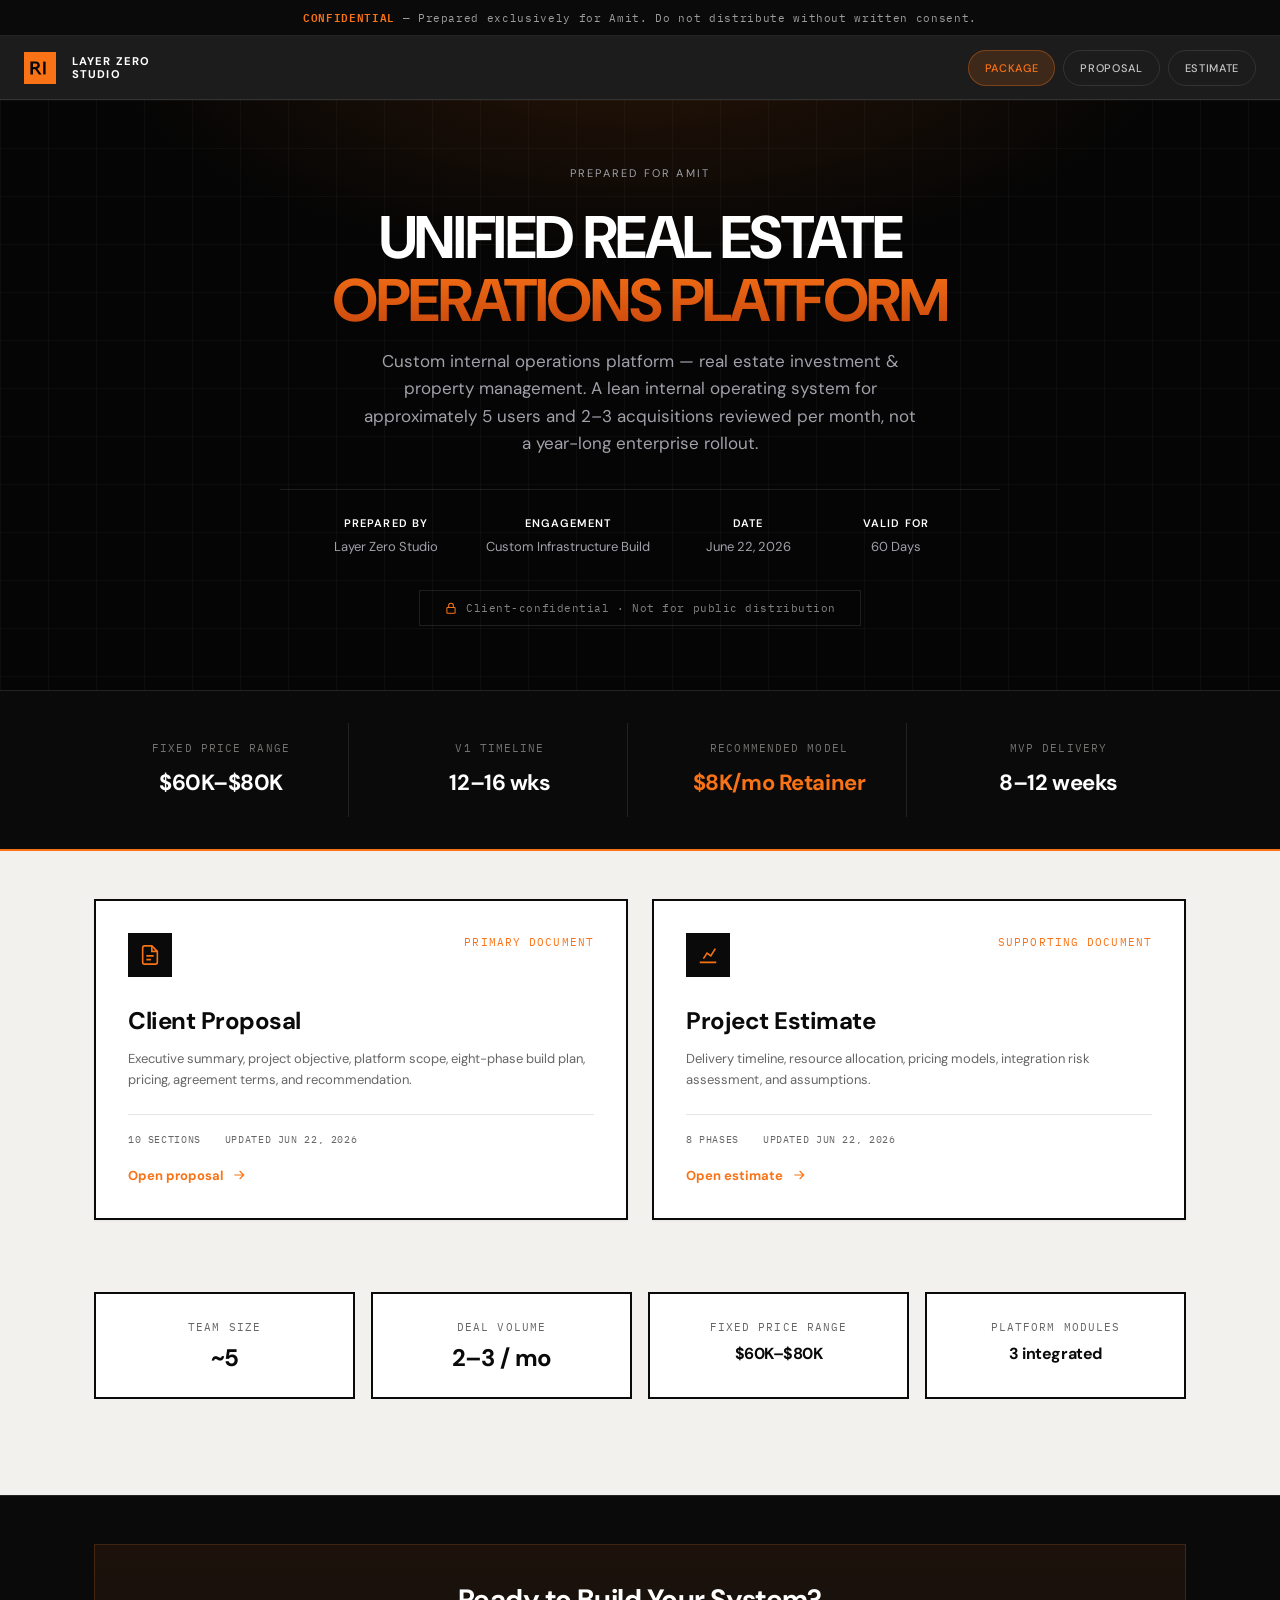
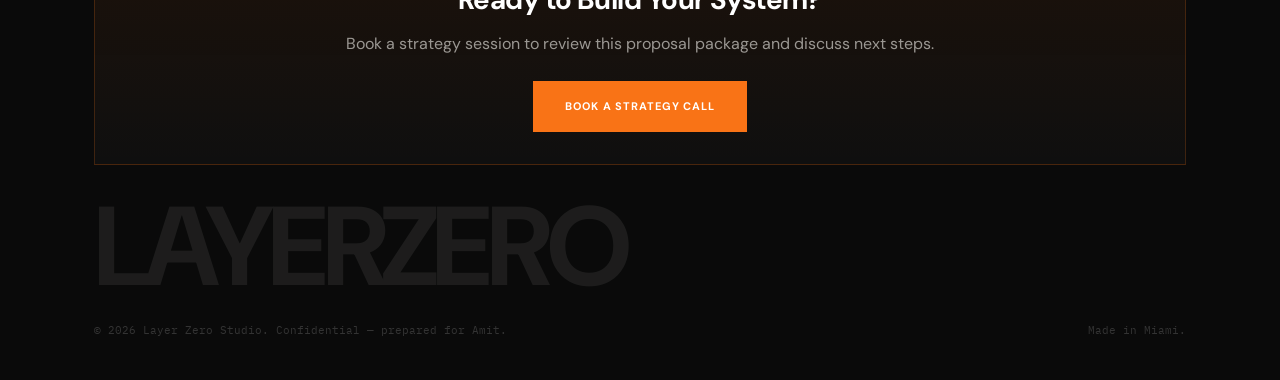
==== commit 04f34c7d: "Clarify retainer scope and simplify estimate deliverables. Tightens pricing messaging and replaces p" ====
--- a/proposal/index.html
+++ b/proposal/index.html
@@ -43,7 +43,7 @@
   <div class="hero-inner">
     <p class="cover-client">Prepared for Amit</p>
     <h1>Unified Real Estate<br><span class="accent">Operations Platform</span></h1>
-    <p class="hero-sub">Custom internal operations platform — real estate investment &amp; property management.</p>
+    <p class="hero-sub">Custom internal operations platform — real estate investment &amp; property management. A lean internal operating system for approximately 5 users and 2–3 acquisitions reviewed per month, not a year-long enterprise rollout.</p>
     <div class="hero-meta">
       <div><strong>Prepared By</strong> Layer Zero Studio</div>
       <div><strong>Engagement</strong> Custom Infrastructure Build</div>
@@ -105,7 +105,7 @@
         <span class="tag">Supporting Document</span>
       </div>
       <h2>Project Estimate</h2>
-      <p>Phase-by-phase effort breakdown, resource allocation, pricing models, integration risk assessment, and assumptions.</p>
+      <p>Delivery timeline, resource allocation, pricing models, integration risk assessment, and assumptions.</p>
       <div class="hub-card-meta">
         <span>8 phases</span>
         <span>Updated Jun 22, 2026</span>
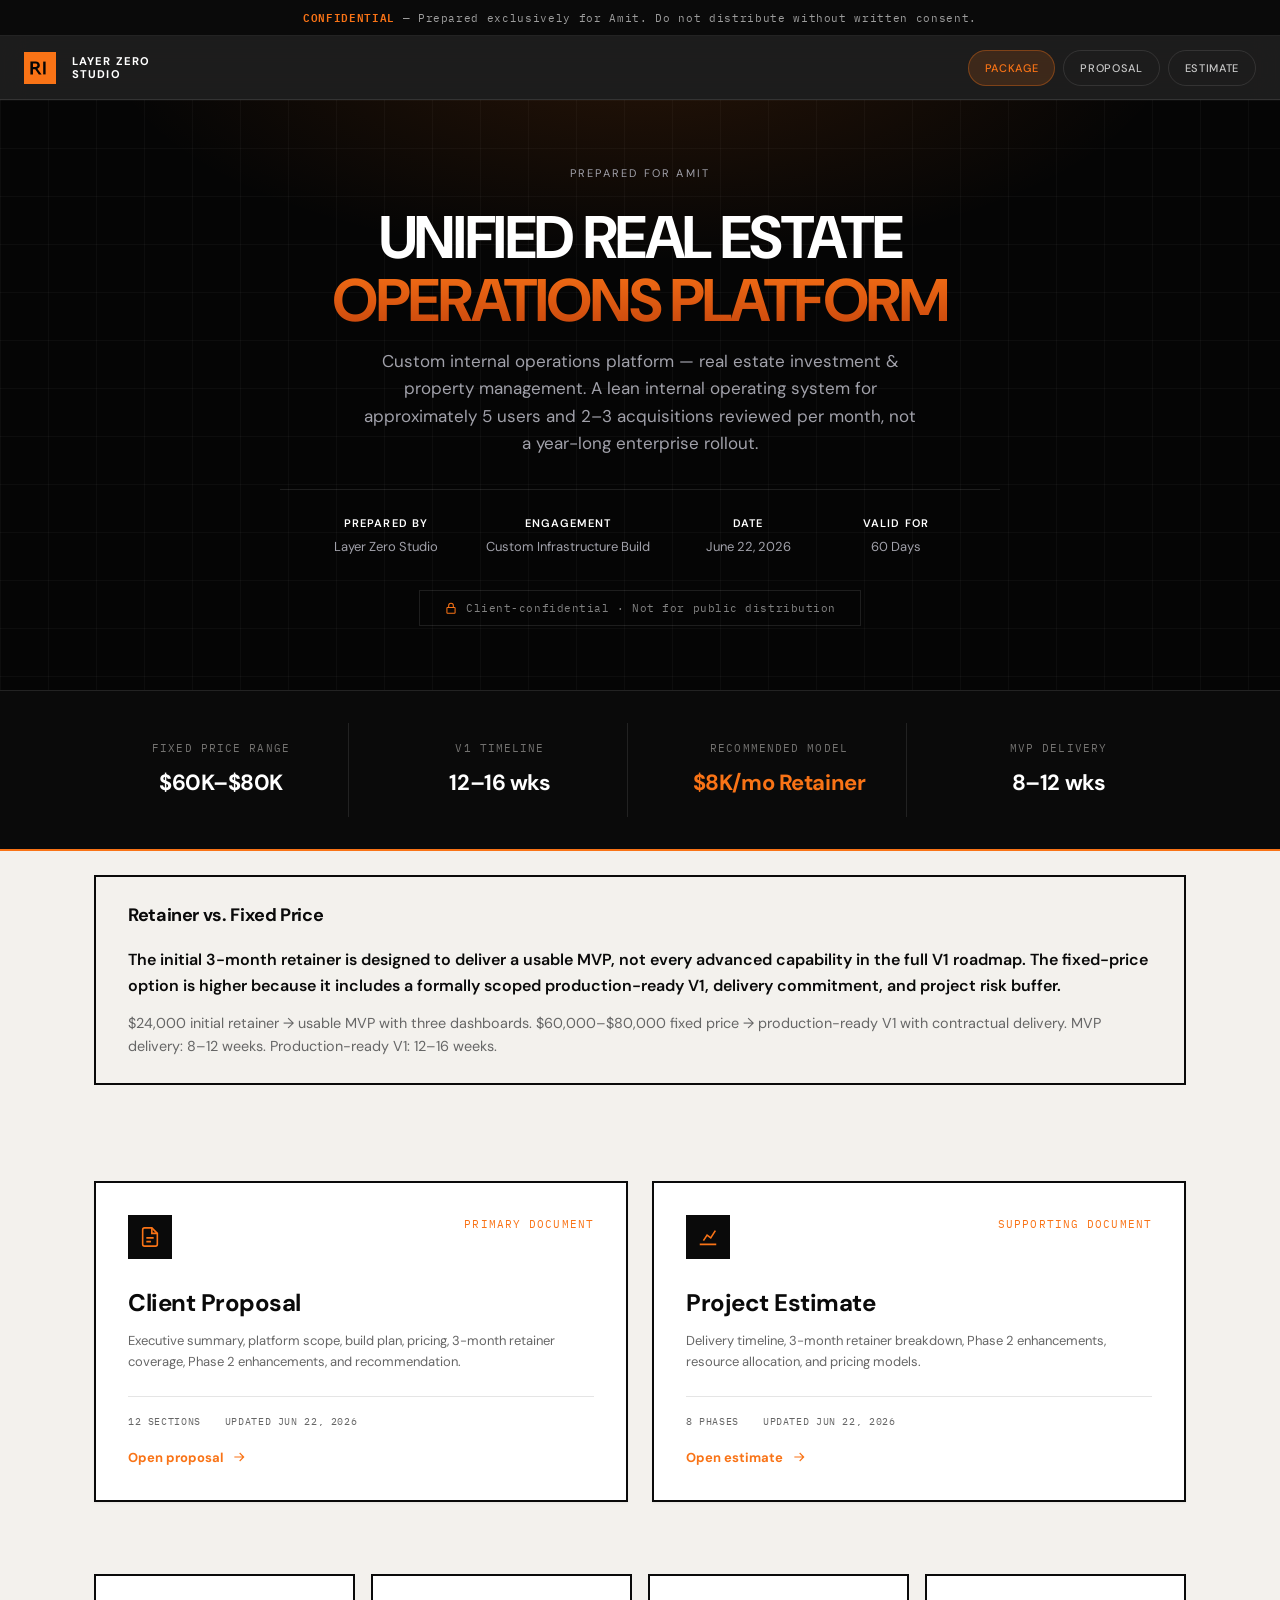
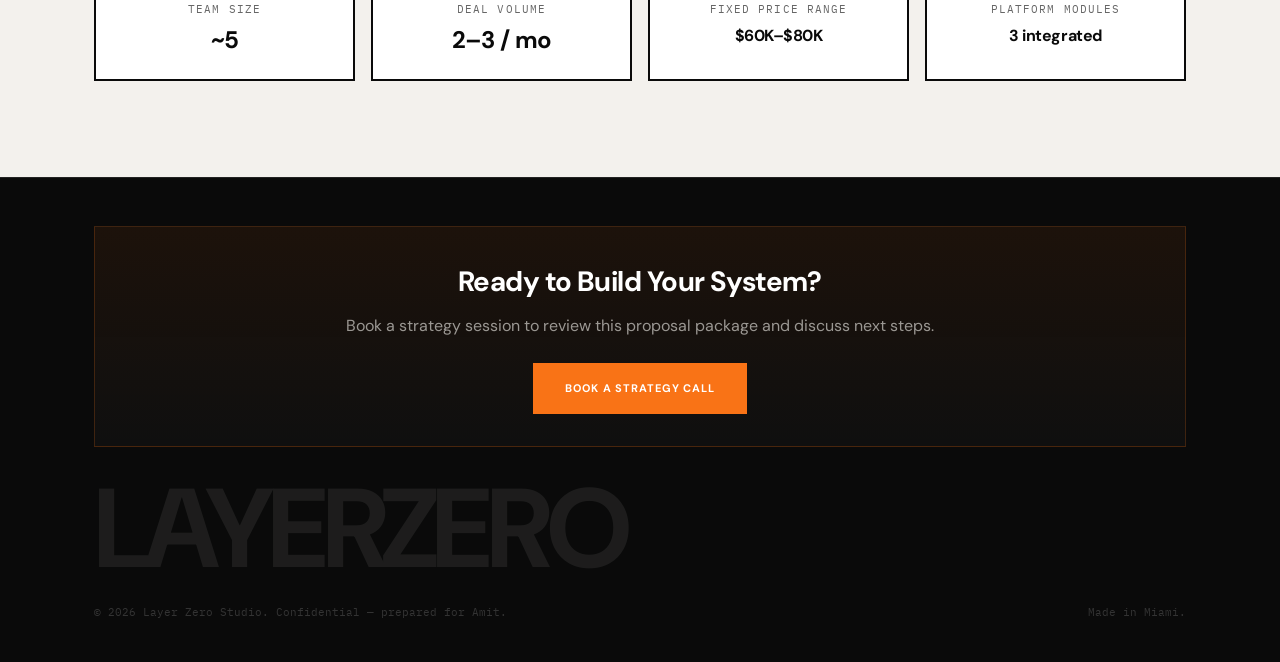
==== commit f5ba1156: "Clarify retainer vs fixed-price scope and lower ongoing cost estimates. Align proposal materials wit" ====
--- a/proposal/index.html
+++ b/proposal/index.html
@@ -74,9 +74,17 @@
       </div>
       <div class="executive-strip-item">
         <div class="label">MVP Delivery</div>
-        <div class="value">8–12 weeks</div>
+        <div class="value">8–12 wks</div>
       </div>
     </div>
+  </div>
+</div>
+
+<div class="container-wide" style="padding-bottom: var(--space-4);">
+  <div class="callout" style="max-width: 100%;">
+    <h3>Retainer vs. Fixed Price</h3>
+    <p style="margin-bottom:0.75rem;"><strong>The initial 3-month retainer is designed to deliver a usable MVP, not every advanced capability in the full V1 roadmap. The fixed-price option is higher because it includes a formally scoped production-ready V1, delivery commitment, and project risk buffer.</strong></p>
+    <p style="margin:0;font-size:0.9rem;">$24,000 initial retainer → usable MVP with three dashboards. $60,000–$80,000 fixed price → production-ready V1 with contractual delivery. MVP delivery: 8–12 weeks. Production-ready V1: 12–16 weeks.</p>
   </div>
 </div>
 
@@ -90,9 +98,9 @@
         <span class="tag">Primary Document</span>
       </div>
       <h2>Client Proposal</h2>
-      <p>Executive summary, project objective, platform scope, eight-phase build plan, pricing, agreement terms, and recommendation.</p>
+      <p>Executive summary, platform scope, build plan, pricing, 3-month retainer coverage, Phase 2 enhancements, and recommendation.</p>
       <div class="hub-card-meta">
-        <span>10 sections</span>
+        <span>12 sections</span>
         <span>Updated Jun 22, 2026</span>
       </div>
       <span class="arrow">Open proposal <svg viewBox="0 0 24 24" fill="none" stroke="currentColor" stroke-width="1.75" aria-hidden="true"><path d="M5 12h14M13 6l6 6-6 6"/></svg></span>
@@ -105,7 +113,7 @@
         <span class="tag">Supporting Document</span>
       </div>
       <h2>Project Estimate</h2>
-      <p>Delivery timeline, resource allocation, pricing models, integration risk assessment, and assumptions.</p>
+      <p>Delivery timeline, 3-month retainer breakdown, Phase 2 enhancements, resource allocation, and pricing models.</p>
       <div class="hub-card-meta">
         <span>8 phases</span>
         <span>Updated Jun 22, 2026</span>
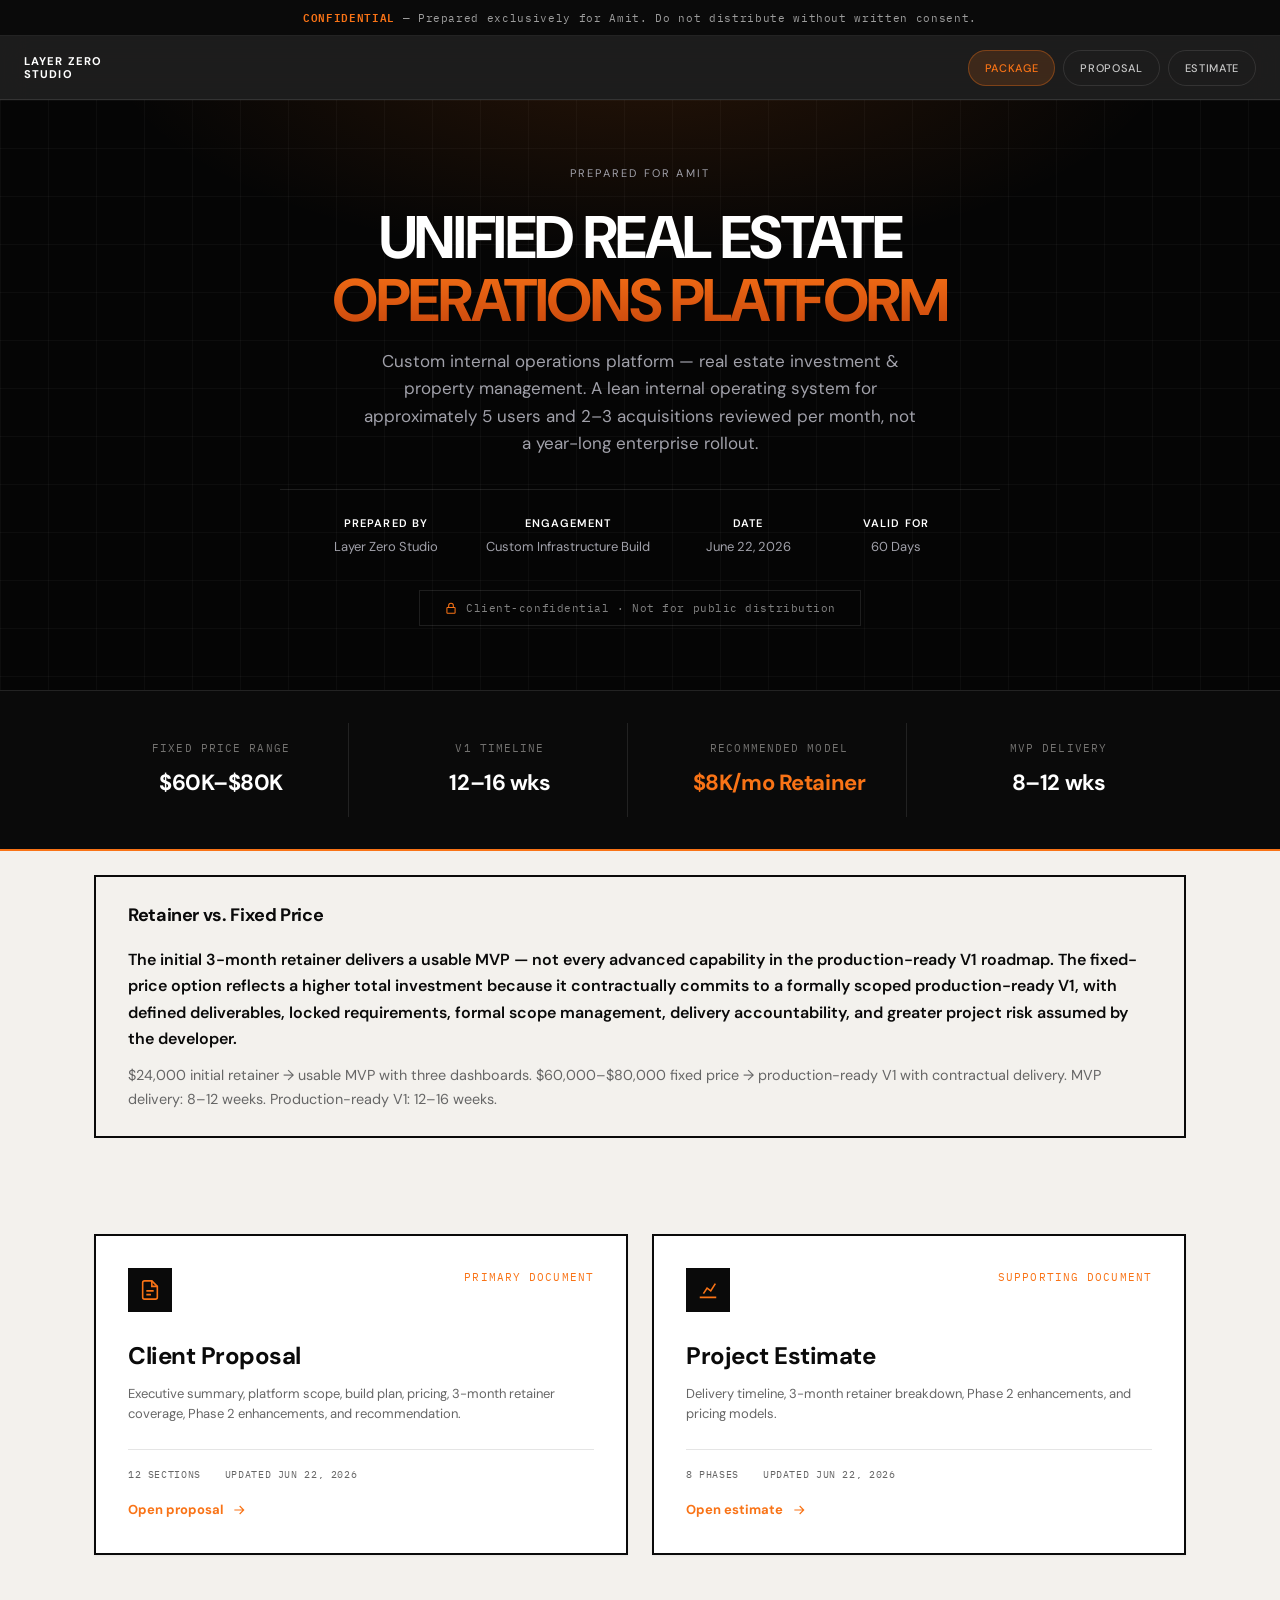
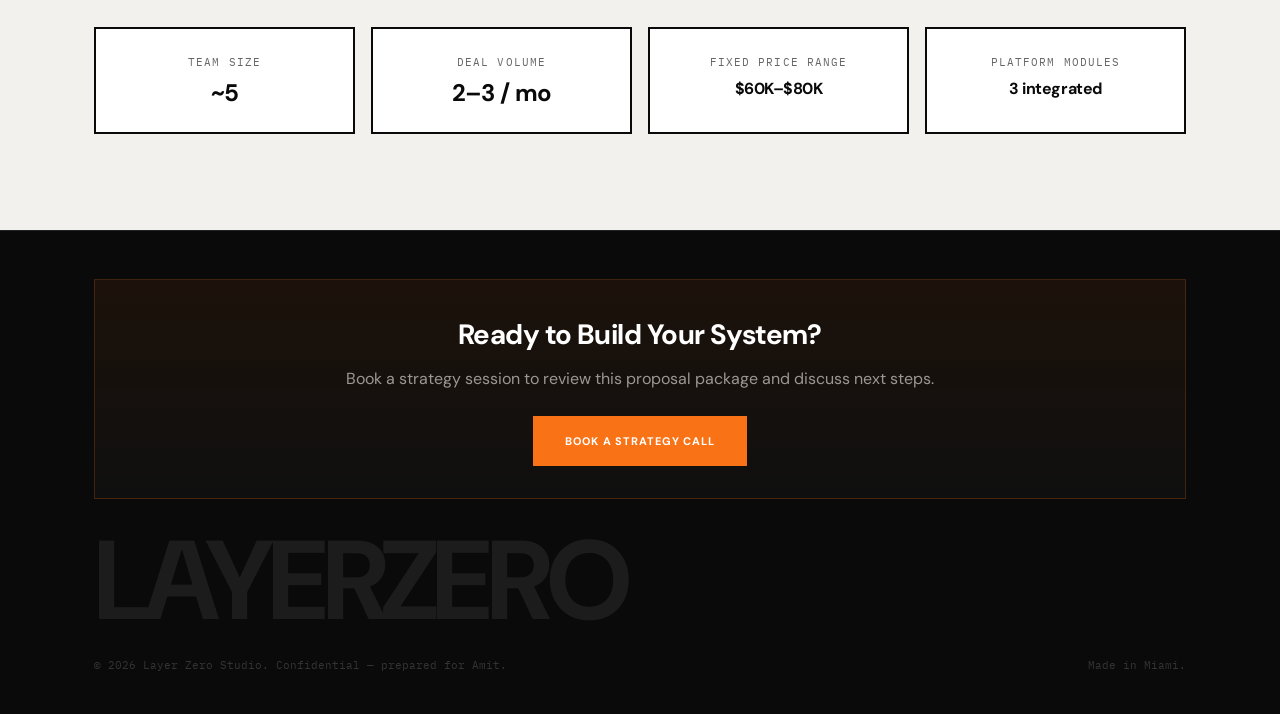
==== commit a7e3ae47: "Optimize proposal site for mobile viewing and fix pricing card layout. Add hamburger navigation, res" ====
--- a/proposal/index.html
+++ b/proposal/index.html
@@ -2,7 +2,7 @@
 <html lang="en">
 <head>
   <meta charset="UTF-8">
-  <meta name="viewport" content="width=device-width, initial-scale=1.0">
+  <meta name="viewport" content="width=device-width, initial-scale=1.0, viewport-fit=cover">
   <title>Proposal Package — Amit | Layer Zero Studio</title>
   <meta name="description" content="Confidential proposal package for Amit — Unified Real Estate Operations Platform by Layer Zero Studio.">
   <meta property="og:title" content="Proposal Package — Amit | Layer Zero Studio">
@@ -23,16 +23,19 @@
 <nav class="nav">
   <div class="nav-progress" aria-hidden="true"></div>
   <a href="https://www.layerzero.studio" class="nav-logo" target="_blank" rel="noopener">
-    <div class="nav-logo-mark">
-      <svg viewBox="0 0 40 40" fill="none" xmlns="http://www.w3.org/2000/svg" aria-hidden="true">
-        <rect width="40" height="40" fill="#f97316"/>
-        <path d="M8 28V12h6.5c3.2 0 5.3 1.8 5.3 4.6 0 2.1-1.2 3.6-3.1 4.2L22 28h-3.4l-4.6-6.4H11.2V28H8zm3.2-9.4h3.1c1.5 0 2.4-.8 2.4-2.1s-.9-2.1-2.4-2.1h-3.1v4.2z" fill="#050505"/>
-        <rect x="24" y="12" width="3" height="16" fill="#050505"/>
-      </svg>
-    </div>
     <div class="nav-logo-text">Layer Zero<br>Studio</div>
   </a>
   <div class="nav-links">
+    <a href="index.html" class="active">Package</a>
+    <a href="proposal.html">Proposal</a>
+    <a href="estimate.html">Estimate</a>
+  </div>
+  <button type="button" class="nav-toggle" aria-label="Open menu" aria-expanded="false" aria-controls="mobile-nav">
+    <span class="nav-toggle-bar"></span>
+    <span class="nav-toggle-bar"></span>
+    <span class="nav-toggle-bar"></span>
+  </button>
+  <div class="nav-mobile" id="mobile-nav">
     <a href="index.html" class="active">Package</a>
     <a href="proposal.html">Proposal</a>
     <a href="estimate.html">Estimate</a>
@@ -83,7 +86,7 @@
 <div class="container-wide" style="padding-bottom: var(--space-4);">
   <div class="callout" style="max-width: 100%;">
     <h3>Retainer vs. Fixed Price</h3>
-    <p style="margin-bottom:0.75rem;"><strong>The initial 3-month retainer is designed to deliver a usable MVP, not every advanced capability in the full V1 roadmap. The fixed-price option is higher because it includes a formally scoped production-ready V1, delivery commitment, and project risk buffer.</strong></p>
+    <p style="margin-bottom:0.75rem;"><strong>The initial 3-month retainer delivers a usable MVP — not every advanced capability in the production-ready V1 roadmap. The fixed-price option reflects a higher total investment because it contractually commits to a formally scoped production-ready V1, with defined deliverables, locked requirements, formal scope management, delivery accountability, and greater project risk assumed by the developer.</strong></p>
     <p style="margin:0;font-size:0.9rem;">$24,000 initial retainer → usable MVP with three dashboards. $60,000–$80,000 fixed price → production-ready V1 with contractual delivery. MVP delivery: 8–12 weeks. Production-ready V1: 12–16 weeks.</p>
   </div>
 </div>
@@ -113,7 +116,7 @@
         <span class="tag">Supporting Document</span>
       </div>
       <h2>Project Estimate</h2>
-      <p>Delivery timeline, 3-month retainer breakdown, Phase 2 enhancements, resource allocation, and pricing models.</p>
+      <p>Delivery timeline, 3-month retainer breakdown, Phase 2 enhancements, and pricing models.</p>
       <div class="hub-card-meta">
         <span>8 phases</span>
         <span>Updated Jun 22, 2026</span>
--- a/proposal/assets/layerzero.css
+++ b/proposal/assets/layerzero.css
@@ -164,6 +164,76 @@
   transition: width 0.1s linear;
 }
 
+.nav-toggle {
+  display: none;
+  flex-direction: column;
+  justify-content: center;
+  gap: 5px;
+  width: 44px;
+  height: 44px;
+  padding: 10px;
+  background: transparent;
+  border: 1px solid var(--lz-border-dark);
+  border-radius: var(--radius);
+  cursor: pointer;
+  flex-shrink: 0;
+  -webkit-tap-highlight-color: transparent;
+}
+
+.nav-toggle-bar {
+  display: block;
+  width: 100%;
+  height: 2px;
+  background: #fff;
+  border-radius: 1px;
+  transition: transform var(--transition), opacity var(--transition);
+}
+
+.nav.menu-open .nav-toggle-bar:nth-child(1) { transform: translateY(7px) rotate(45deg); }
+.nav.menu-open .nav-toggle-bar:nth-child(2) { opacity: 0; }
+.nav.menu-open .nav-toggle-bar:nth-child(3) { transform: translateY(-7px) rotate(-45deg); }
+
+.nav-mobile {
+  display: none;
+  position: fixed;
+  top: var(--nav-height);
+  left: 0;
+  right: 0;
+  z-index: 190;
+  background: rgba(5, 5, 5, 0.98);
+  backdrop-filter: blur(12px);
+  -webkit-backdrop-filter: blur(12px);
+  border-bottom: 1px solid var(--lz-border-dark);
+  padding: var(--space-3) var(--space-4) var(--space-4);
+  padding-left: max(var(--space-4), env(safe-area-inset-left));
+  padding-right: max(var(--space-4), env(safe-area-inset-right));
+  flex-direction: column;
+  gap: var(--space-2);
+}
+
+.nav.menu-open .nav-mobile { display: flex; }
+
+.nav-mobile a {
+  display: block;
+  padding: var(--space-3) var(--space-4);
+  color: rgba(255, 255, 255, 0.85);
+  text-decoration: none;
+  font-size: 0.875rem;
+  font-weight: 600;
+  text-transform: uppercase;
+  letter-spacing: 0.06em;
+  border: 1px solid var(--lz-border-dark);
+  border-radius: var(--radius);
+  transition: background var(--transition), color var(--transition), border-color var(--transition);
+}
+
+.nav-mobile a:hover,
+.nav-mobile a.active {
+  background: rgba(249, 115, 22, 0.12);
+  color: var(--lz-orange);
+  border-color: rgba(249, 115, 22, 0.35);
+}
+
 /* ── Hero ── */
 .hero {
   background: var(--lz-dark);
@@ -800,10 +870,110 @@
 
 .pricing-card { padding: var(--space-5); }
 
+.card-grid--pricing {
+  grid-template-columns: repeat(2, 1fr);
+  gap: var(--space-4);
+  align-items: stretch;
+}
+
+.pricing-card .table-wrap {
+  border: none;
+  margin: var(--space-3) 0 0;
+  overflow: visible;
+  background: transparent;
+}
+
+.pricing-card .data-table {
+  min-width: 0;
+}
+
+.pricing-card .data-table,
+.pricing-card .data-table tbody {
+  display: block;
+  width: 100%;
+}
+
+.pricing-card .data-table tr {
+  display: block;
+  padding: var(--space-2) 0;
+  border-bottom: 1px solid var(--lz-border);
+  background: transparent !important;
+}
+
+.pricing-card .data-table tr:last-child {
+  border-bottom: none;
+  padding-bottom: 0;
+}
+
+.pricing-card .data-table td {
+  display: block;
+  width: 100%;
+  padding: 0;
+  border: none !important;
+  text-align: left !important;
+}
+
+.pricing-card .data-table td:first-child {
+  font-family: var(--font-mono);
+  font-size: 0.625rem;
+  font-weight: 600;
+  text-transform: uppercase;
+  letter-spacing: 0.06em;
+  color: var(--lz-gray);
+  margin-bottom: 3px;
+}
+
+.pricing-card .data-table td:last-child {
+  font-size: 0.875rem;
+  font-weight: 500;
+  color: var(--lz-black);
+  line-height: 1.45;
+}
+
+.pricing-card.dark-card .data-table td:first-child {
+  color: rgba(243, 241, 237, 0.55);
+}
+
+.pricing-card.dark-card .data-table td:last-child {
+  color: #fff;
+}
+
+.pricing-card .data-table tbody tr:nth-child(even) {
+  background: transparent !important;
+}
+
+.pricing-card p + p { margin-top: var(--space-2); }
+
+.pricing-card .check-list { margin-top: var(--space-3); }
+
+.pricing-card-label { color: var(--lz-orange); }
+
+.pricing-card.dark-card .price-tag .amount { color: #fff; }
+.pricing-card.dark-card .price-tag .period { color: rgba(243, 241, 237, 0.5); }
+.pricing-card.dark-card p { color: rgba(243, 241, 237, 0.75); }
+.pricing-card.dark-card .check-list li { color: rgba(243, 241, 237, 0.7); }
+
+.pricing-card .pricing-accent { color: var(--lz-orange) !important; }
+
+.pricing-card.dark-card .data-table tr {
+  border-bottom-color: rgba(255, 255, 255, 0.1);
+}
+
+.pricing-card-footnote {
+  margin-top: var(--space-3);
+  font-size: 0.8125rem;
+  line-height: 1.55;
+}
+
+.pricing-card.dark-card .pricing-card-footnote {
+  color: rgba(243, 241, 237, 0.8);
+}
+
 /* ── Tables ── */
 .table-wrap,
 .data-table-wrap {
   overflow-x: auto;
+  -webkit-overflow-scrolling: touch;
   border: 2px solid var(--lz-black);
   margin: var(--space-4) 0;
   background: var(--lz-white);
@@ -1499,6 +1669,8 @@
 
   .nav,
   .nav-links,
+  .nav-toggle,
+  .nav-mobile,
   .sidebar-nav,
   .mobile-section-nav,
   .footer-cta,
@@ -1582,10 +1754,18 @@
 
 /* ── Responsive ── */
 @media (max-width: 900px) {
+  html {
+    scroll-padding-top: calc(var(--nav-height) + 48px + var(--space-2));
+  }
+
   .page-with-sidebar { display: block; }
   .sidebar-nav { display: none; }
   .mobile-section-nav { display: block; }
   .page-content { padding: 0 var(--space-4); }
+
+  .section {
+    scroll-margin-top: calc(var(--nav-height) + 48px + var(--space-2));
+  }
 
   .hub-cards { grid-template-columns: 1fr; }
   .executive-strip-grid { grid-template-columns: repeat(2, 1fr); }
@@ -1595,21 +1775,233 @@
 
   .dashboard { grid-template-columns: repeat(2, 1fr); }
   .resource-row { grid-template-columns: 120px 1fr 60px; }
+
+  .card-grid--pricing { grid-template-columns: 1fr; }
+
+  .data-table { min-width: 520px; }
 }
 
 @media (max-width: 640px) {
-  :root { --section-pad: var(--space-5); }
+  :root {
+    --section-pad: var(--space-5);
+    --nav-height: 56px;
+  }
+
+  body {
+    font-size: 0.9375rem;
+    overflow-x: clip;
+  }
+
+  .nav {
+    padding-left: max(var(--space-3), env(safe-area-inset-left));
+    padding-right: max(var(--space-3), env(safe-area-inset-right));
+  }
 
   .nav-links { display: none; }
-  .hero { padding: var(--space-6) var(--space-3) var(--space-7); }
-  .container, .container-wide { padding: 0 var(--space-3); }
+  .nav-toggle { display: flex; }
+
+  .nav-logo-text { font-size: 0.625rem; }
+
+  .confidential-banner {
+    font-size: 0.625rem;
+    padding: var(--space-2) var(--space-3);
+    line-height: 1.5;
+  }
+
+  .hero {
+    padding: var(--space-5) max(var(--space-3), env(safe-area-inset-left)) var(--space-6);
+    padding-right: max(var(--space-3), env(safe-area-inset-right));
+  }
+
+  .hero h1 { font-size: clamp(1.5rem, 7vw, 2.25rem); }
+  .hero-sub { font-size: 0.9375rem; margin-bottom: var(--space-4); }
+
+  .hero-meta {
+    gap: var(--space-3) var(--space-4);
+    display: grid;
+    grid-template-columns: 1fr 1fr;
+  }
+
+  .hero-meta > div { min-width: 0; }
+
+  .cover-confidential {
+    flex-wrap: wrap;
+    justify-content: center;
+    text-align: center;
+    font-size: 0.625rem;
+    max-width: 100%;
+  }
+
+  .container,
+  .container-wide {
+    padding-left: max(var(--space-3), env(safe-area-inset-left));
+    padding-right: max(var(--space-3), env(safe-area-inset-right));
+  }
+
+  .page-content {
+    padding-left: max(var(--space-3), env(safe-area-inset-left));
+    padding-right: max(var(--space-3), env(safe-area-inset-right));
+  }
+
+  .section-header { margin-bottom: var(--space-4); padding-bottom: var(--space-3); }
+  .section-header .section-summary { font-size: 0.9375rem; }
+  .lead { font-size: 1rem; }
+
+  .executive-strip {
+    margin-top: calc(-1 * var(--space-4));
+    padding: var(--space-4) 0;
+  }
 
   .executive-strip-grid { grid-template-columns: 1fr 1fr; }
+  .executive-strip-item .value { font-size: 1.125rem; }
+
+  .hub-card {
+    min-height: auto;
+    padding: var(--space-4);
+  }
+
+  .hub-card h2 { font-size: 1.25rem; }
+  .hub-card-meta { flex-direction: column; gap: var(--space-1); }
+
   .dashboard { grid-template-columns: 1fr; }
+  .dashboard-card .dash-value { font-size: 1.5rem; }
+
   .pull-quote-grid { grid-template-columns: repeat(2, 1fr); }
+  .pull-quote .number { font-size: 1.5rem; }
+
+  .stat-grid { grid-template-columns: repeat(2, 1fr); }
+  .stat-card .value { font-size: 1.25rem; }
+
+  .card-grid { grid-template-columns: 1fr; }
+  .card-grid[style*="1fr 1fr"] { grid-template-columns: 1fr !important; }
+
+  .pricing-card {
+    padding: var(--space-4) var(--space-3);
+    min-width: 0;
+    overflow: hidden;
+  }
+
+  .pricing-card h4 {
+    margin-top: 0;
+    margin-bottom: var(--space-1);
+  }
+
+  .pricing-card h3 {
+    margin-top: 0;
+    margin-bottom: var(--space-2);
+    font-size: 1.0625rem;
+    line-height: 1.25;
+  }
+
+  .pricing-card .price-tag {
+    margin: var(--space-2) 0 var(--space-3);
+    gap: var(--space-1) var(--space-2);
+  }
+
+  .pricing-card .price-tag .amount {
+    font-size: clamp(1.375rem, 7vw, 1.75rem);
+    line-height: 1.1;
+    word-break: break-word;
+  }
+
+  .pricing-card .table-wrap {
+    margin-top: var(--space-2);
+  }
+
+  .pricing-card .data-table {
+    font-size: 0.8125rem;
+  }
+
+  .pricing-card p {
+    margin-top: var(--space-3);
+    font-size: 0.8125rem;
+    line-height: 1.55;
+  }
+
+  .pricing-card .check-list li {
+    font-size: 0.8125rem;
+    padding: var(--space-1) 0;
+  }
+
+  .pricing-card.highlight {
+    margin-top: var(--space-1);
+  }
+
+  .pricing-card.highlight::before {
+    position: static;
+    display: inline-block;
+    margin-bottom: var(--space-2);
+    top: auto;
+    left: auto;
+    max-width: none;
+    white-space: normal;
+  }
+
+  .card-grid--pricing { gap: var(--space-4); }
+
+  .price-tag .amount { font-size: 1.75rem; }
+
+  .callout { padding: var(--space-3) var(--space-4); }
+  .callout.recommend { padding: var(--space-4); }
+
+  .decision-slide { padding: var(--space-4); }
+  .decision-slide .decision-price { font-size: 1.75rem; }
+
+  .phase-timeline { padding: var(--space-3); }
   .phase-timeline-milestones { grid-template-columns: repeat(2, 1fr); }
+
+  .chart-legend { flex-wrap: wrap; gap: var(--space-2) var(--space-4); }
+  .bar-chart { height: 160px; gap: var(--space-1); overflow-x: auto; -webkit-overflow-scrolling: touch; }
+  .bar-group { min-width: 44px; }
+
   .resource-row { grid-template-columns: 1fr; gap: var(--space-1); }
   .resource-row .pct { text-align: left; }
 
-  .card-grid[style*="1fr 1fr"] { grid-template-columns: 1fr !important; }
-}
+  .data-table { min-width: 480px; font-size: 0.8125rem; }
+  th, td { padding: var(--space-2) var(--space-2); }
+
+  .mobile-section-nav a {
+    padding: var(--space-2) var(--space-2);
+    font-size: 0.625rem;
+  }
+
+  .footer {
+    padding-bottom: max(var(--space-4), env(safe-area-inset-bottom));
+    padding-left: max(var(--space-4), env(safe-area-inset-left));
+    padding-right: max(var(--space-4), env(safe-area-inset-right));
+  }
+
+  .footer-cta { padding: var(--space-4) var(--space-3); }
+  .footer-cta h3 { font-size: 1.25rem; }
+
+  .footer-bottom {
+    flex-direction: column;
+    text-align: center;
+    gap: var(--space-1);
+  }
+
+  .btn {
+    display: block;
+    width: 100%;
+    text-align: center;
+    padding: var(--space-3) var(--space-4);
+    min-height: 44px;
+  }
+
+  .card.highlight::before {
+    font-size: 0.55rem;
+    left: var(--space-3);
+    max-width: calc(100% - var(--space-6));
+    white-space: nowrap;
+    overflow: hidden;
+    text-overflow: ellipsis;
+  }
+}
+
+@media (max-width: 380px) {
+  .hero-meta { grid-template-columns: 1fr; }
+  .executive-strip-grid { grid-template-columns: 1fr; }
+  .executive-strip-item { border-right: none !important; }
+  .pull-quote-grid { grid-template-columns: 1fr; }
+  .stat-grid { grid-template-columns: 1fr; }
+}
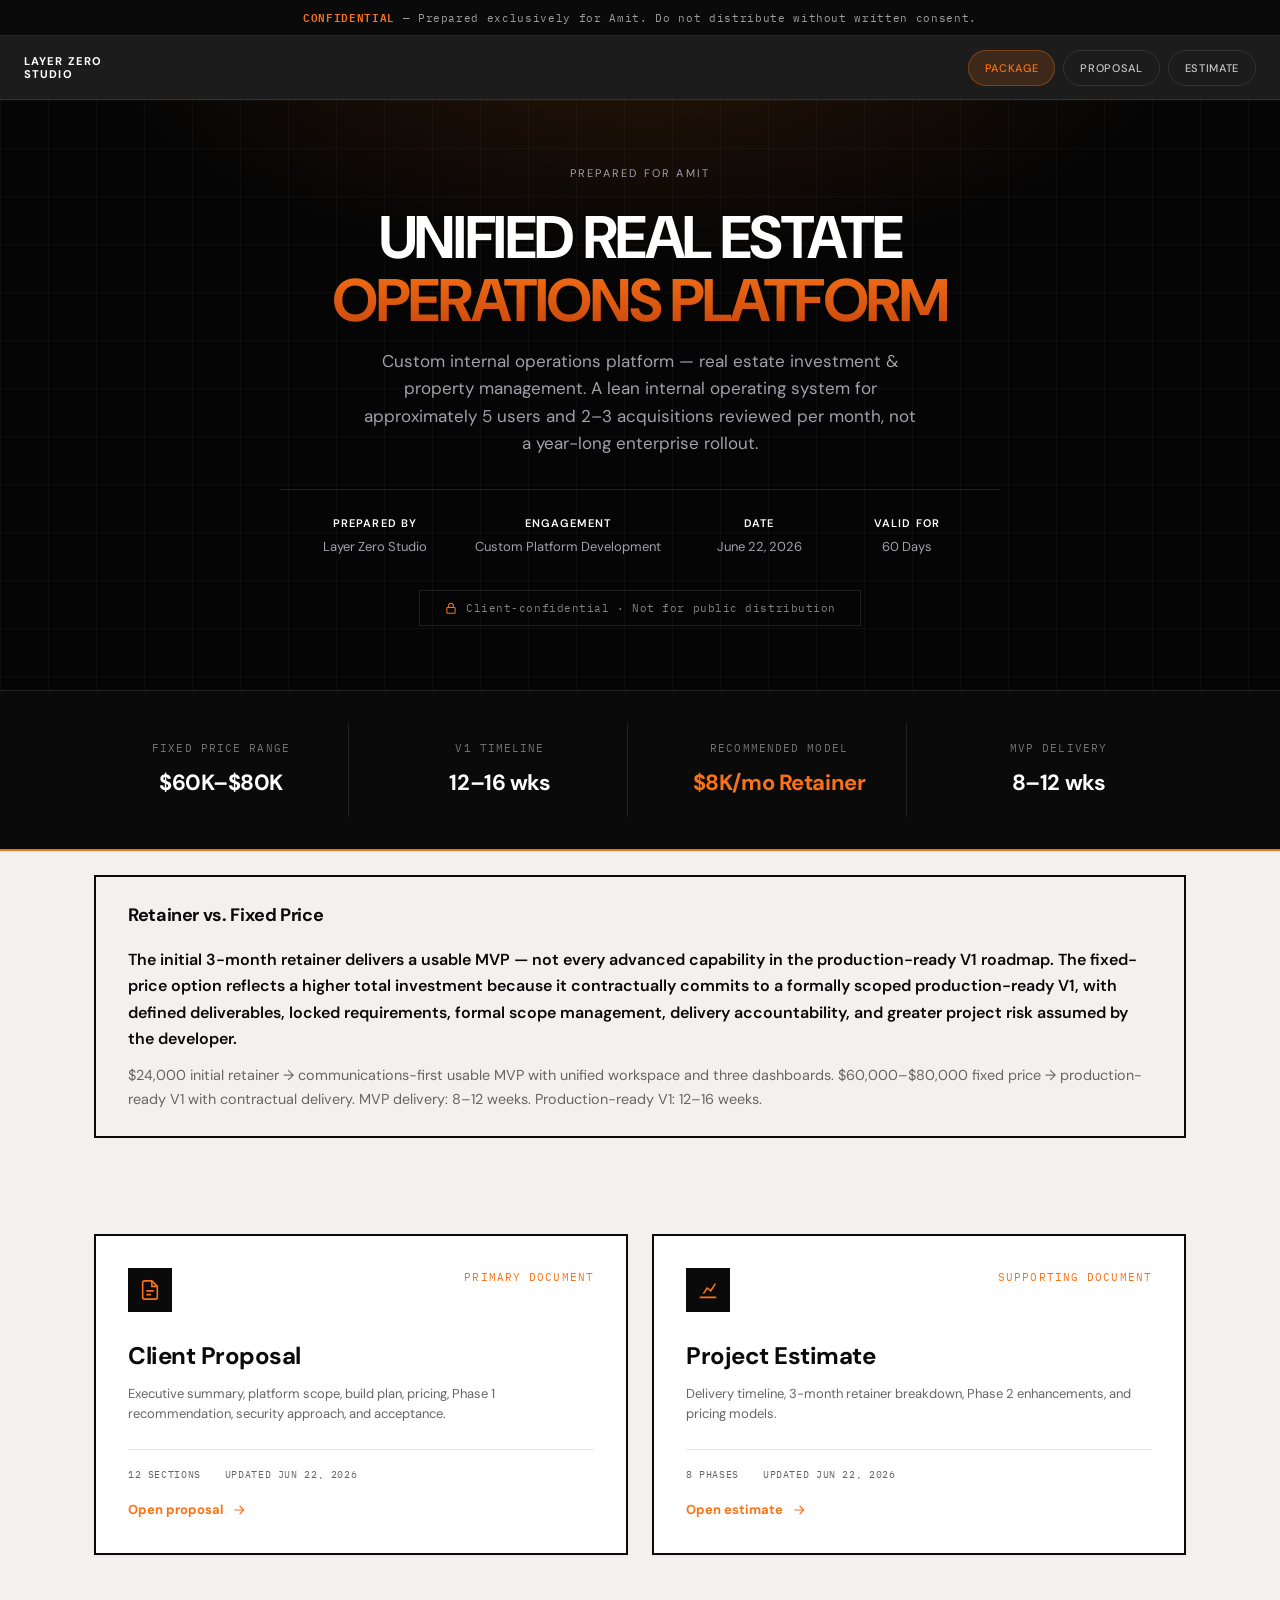
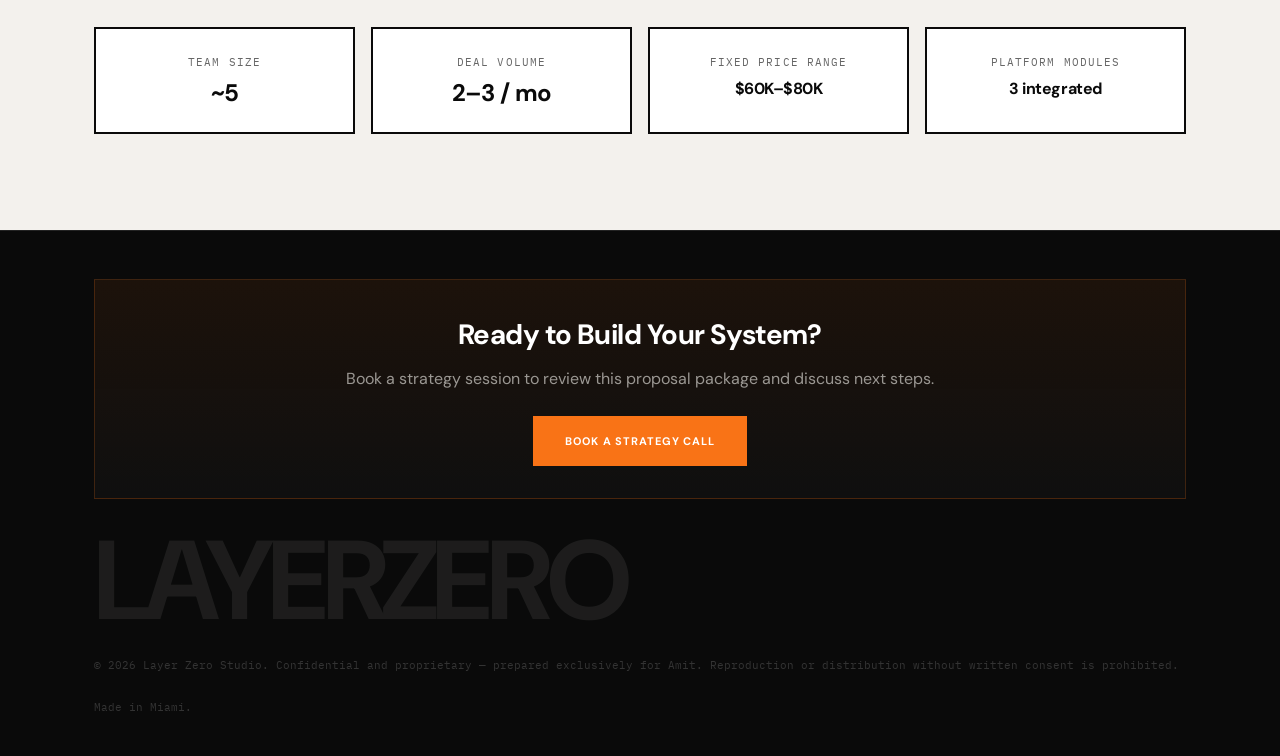
==== commit 74db135d: "Reframe proposal around communications-first MVP and Phase 1 engagement. Align markdown sources and " ====
--- a/proposal/index.html
+++ b/proposal/index.html
@@ -6,7 +6,7 @@
   <title>Proposal Package — Amit | Layer Zero Studio</title>
   <meta name="description" content="Confidential proposal package for Amit — Unified Real Estate Operations Platform by Layer Zero Studio.">
   <meta property="og:title" content="Proposal Package — Amit | Layer Zero Studio">
-  <meta property="og:description" content="Custom AI infrastructure proposal for real estate investment & property management.">
+  <meta property="og:description" content="Confidential proposal package for a custom real estate operations platform — real estate investment & property management.">
   <meta property="og:type" content="website">
   <link rel="icon" href="assets/logo.svg" type="image/svg+xml">
   <link rel="preconnect" href="https://fonts.googleapis.com">
@@ -49,7 +49,7 @@
     <p class="hero-sub">Custom internal operations platform — real estate investment &amp; property management. A lean internal operating system for approximately 5 users and 2–3 acquisitions reviewed per month, not a year-long enterprise rollout.</p>
     <div class="hero-meta">
       <div><strong>Prepared By</strong> Layer Zero Studio</div>
-      <div><strong>Engagement</strong> Custom Infrastructure Build</div>
+      <div><strong>Engagement</strong> Custom Platform Development</div>
       <div><strong>Date</strong> June 22, 2026</div>
       <div><strong>Valid For</strong> 60 Days</div>
     </div>
@@ -87,7 +87,7 @@
   <div class="callout" style="max-width: 100%;">
     <h3>Retainer vs. Fixed Price</h3>
     <p style="margin-bottom:0.75rem;"><strong>The initial 3-month retainer delivers a usable MVP — not every advanced capability in the production-ready V1 roadmap. The fixed-price option reflects a higher total investment because it contractually commits to a formally scoped production-ready V1, with defined deliverables, locked requirements, formal scope management, delivery accountability, and greater project risk assumed by the developer.</strong></p>
-    <p style="margin:0;font-size:0.9rem;">$24,000 initial retainer → usable MVP with three dashboards. $60,000–$80,000 fixed price → production-ready V1 with contractual delivery. MVP delivery: 8–12 weeks. Production-ready V1: 12–16 weeks.</p>
+    <p style="margin:0;font-size:0.9rem;">$24,000 initial retainer → communications-first usable MVP with unified workspace and three dashboards. $60,000–$80,000 fixed price → production-ready V1 with contractual delivery. MVP delivery: 8–12 weeks. Production-ready V1: 12–16 weeks.</p>
   </div>
 </div>
 
@@ -101,7 +101,7 @@
         <span class="tag">Primary Document</span>
       </div>
       <h2>Client Proposal</h2>
-      <p>Executive summary, platform scope, build plan, pricing, 3-month retainer coverage, Phase 2 enhancements, and recommendation.</p>
+      <p>Executive summary, platform scope, build plan, pricing, Phase 1 recommendation, security approach, and acceptance.</p>
       <div class="hub-card-meta">
         <span>12 sections</span>
         <span>Updated Jun 22, 2026</span>
@@ -154,7 +154,7 @@
     </div>
     <div class="footer-watermark">LAYERZERO</div>
     <div class="footer-bottom">
-      <p>© 2026 Layer Zero Studio. Confidential — prepared for Amit.</p>
+      <p>© 2026 Layer Zero Studio. Confidential and proprietary — prepared exclusively for Amit. Reproduction or distribution without written consent is prohibited.</p>
       <p>Made in Miami.</p>
     </div>
   </div>
